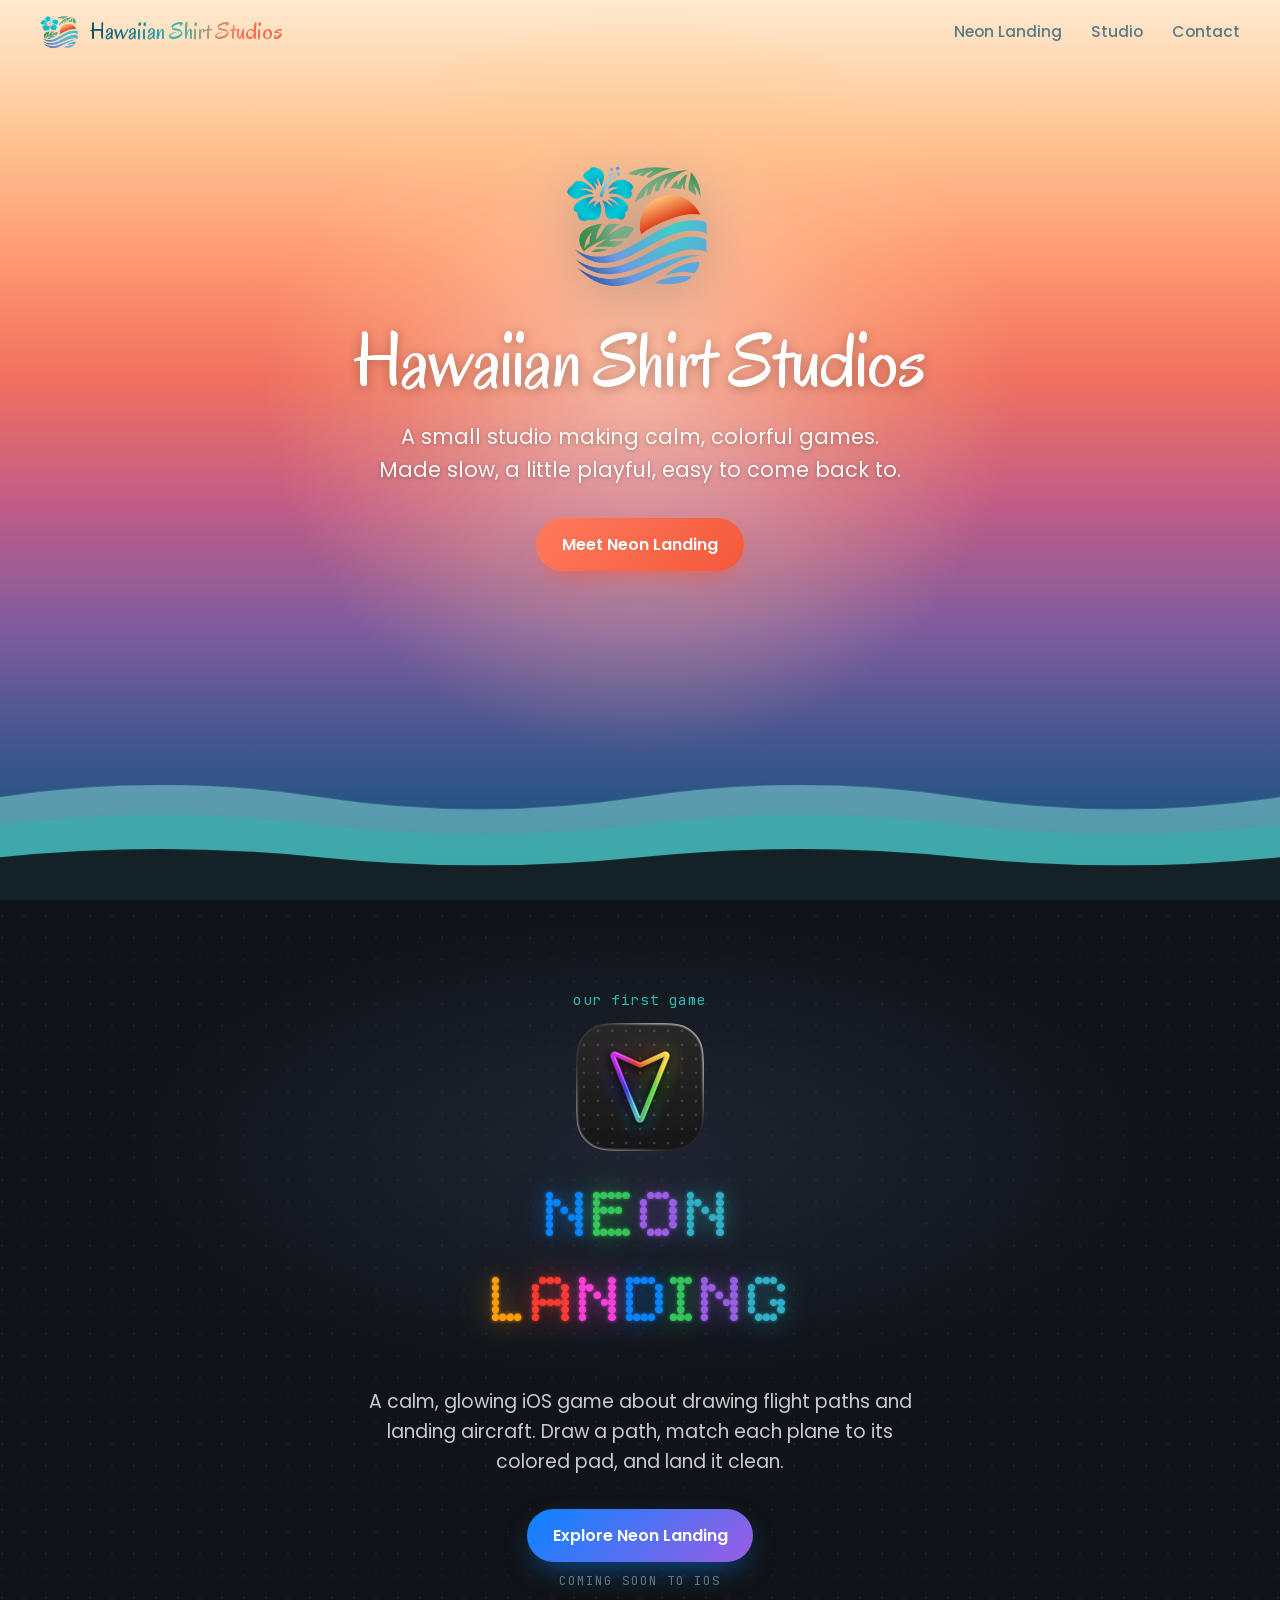
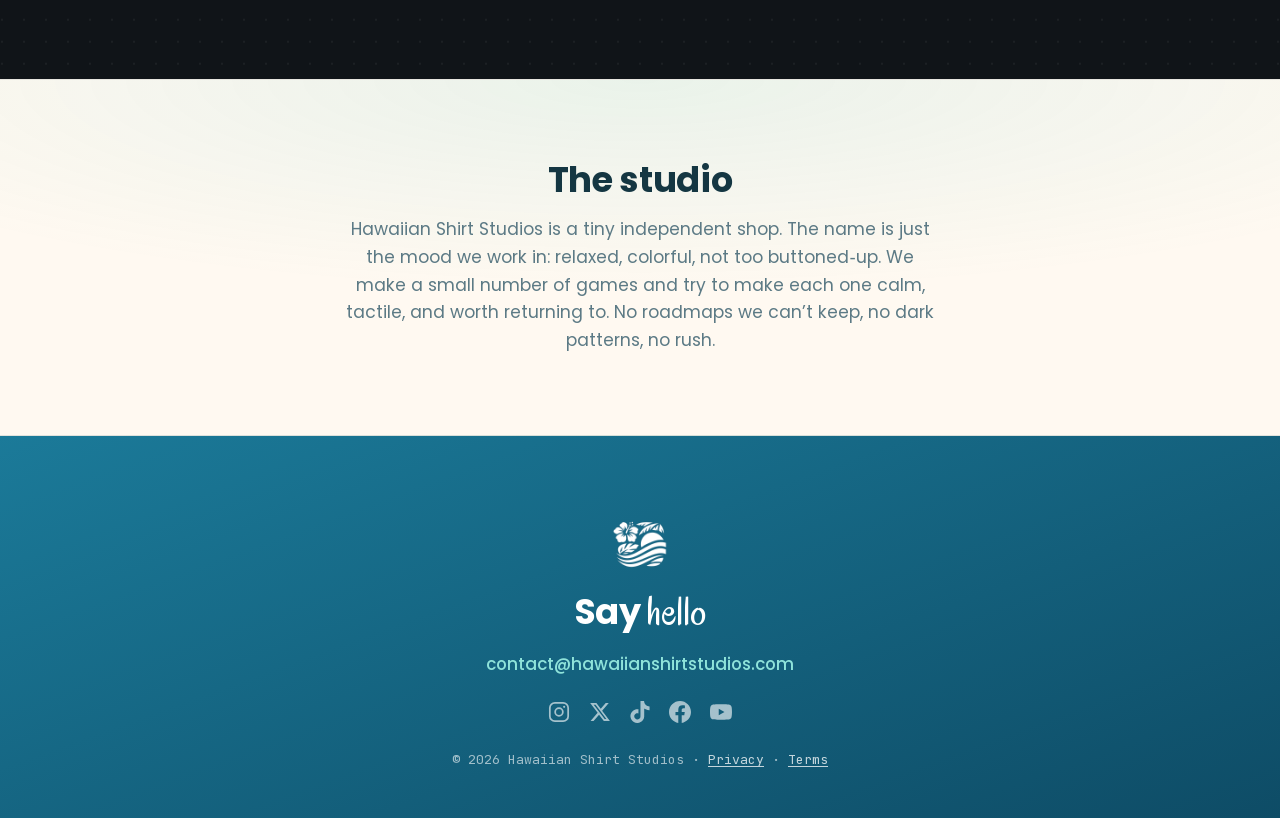
==== index.html @ df178c20 "Use clean Facebook vanity URL (/HawaiianShirtStudios) in footer Co-Authored-By: Claude Opus 4.8 <nor" ====
<!DOCTYPE html>
<html lang="en">
<head>
  <meta charset="UTF-8" />
  <meta name="viewport" content="width=device-width, initial-scale=1.0" />
  <link rel="canonical" href="https://hawaiianshirtstudios.com/" />
  <title>Hawaiian Shirt Studios</title>
  <meta name="description" content="Hawaiian Shirt Studios is a small independent studio making calm, colorful games. First up: Neon Landing, a game about drawing flight paths and landing planes." />

  <!-- Icons -->
  <link rel="icon" type="image/png" sizes="32x32" href="assets/favicon-32.png" />
  <link rel="icon" type="image/png" sizes="512x512" href="assets/logo.png" />
  <link rel="apple-touch-icon" href="assets/apple-touch-icon.png" />
  <meta name="theme-color" content="#F4593B" />

  <!-- Open Graph / social -->
  <meta property="og:type" content="website" />
  <meta property="og:site_name" content="Hawaiian Shirt Studios" />
  <meta property="og:title" content="Hawaiian Shirt Studios" />
  <meta property="og:description" content="A small independent studio making calm, colorful games. First up: Neon Landing." />
  <meta property="og:url" content="https://hawaiianshirtstudios.com/" />
  <meta property="og:image" content="https://hawaiianshirtstudios.com/assets/og-studio.png" />
  <meta property="og:image:width" content="1200" />
  <meta property="og:image:height" content="630" />
  <meta property="og:image:type" content="image/png" />
  <meta property="og:image:alt" content="Hawaiian Shirt Studios · calm, colorful games" />
  <meta name="twitter:card" content="summary_large_image" />
  <meta name="twitter:site" content="@HawaiianStudios" />
  <meta name="twitter:title" content="Hawaiian Shirt Studios" />
  <meta name="twitter:description" content="A small independent studio making calm, colorful games. First up: Neon Landing." />
  <meta name="twitter:image" content="https://hawaiianshirtstudios.com/assets/og-studio.png" />


  <link rel="stylesheet" href="styles.css" />
  <link rel="stylesheet" href="neon.css" />

  <!-- Anonymous, cookie-free web analytics (TelemetryDeck), self-hosted -->
  <script src="assets/telemetrydeck.min.js" data-app-id="4B5CF27B-6DF2-4A83-ACFD-2FA0EE6E2CDA"></script>
</head>
<body class="home">

  <!-- ============ HEADER ============ -->
  <header class="site-header">
    <a class="brand" href="#top" aria-label="Hawaiian Shirt Studios home">
      <img src="assets/logo.png" alt="" class="brand__mark" width="40" height="40" />
      <span class="brand__name">Hawaiian&nbsp;Shirt&nbsp;Studios</span>
    </a>
    <nav class="site-nav">
      <a href="#neon-landing">Neon Landing</a>
      <a href="#studio">Studio</a>
      <a href="#contact">Contact</a>
    </nav>
  </header>

  <!-- ============ HERO ============ -->
  <section class="hero" id="top">
    <div class="hero__sky">
      <div class="hero__sun" aria-hidden="true"></div>
    </div>

    <div class="hero__content">
      <img src="assets/logo.png" alt="Hawaiian Shirt Studios logo" class="hero__logo" width="150" height="150" />
      <h1 class="hero__title">Hawaiian Shirt Studios</h1>
      <p class="hero__tagline">A small studio making calm, colorful games.<br />Made slow, a little playful, easy to come back to.</p>
      <a href="#neon-landing" class="btn btn--primary">Meet Neon Landing</a>
    </div>

    <!-- layered waves transitioning into the page -->
    <svg class="hero__waves" viewBox="0 0 1440 220" preserveAspectRatio="none" aria-hidden="true">
      <path class="wave wave--1" d="M-1440,92 Q-1260,62 -1080,92 Q-900,122 -720,92 Q-540,62 -360,92 Q-180,122 0,92 Q180,62 360,92 Q540,122 720,92 Q900,62 1080,92 Q1260,122 1440,92 Q1620,62 1800,92 Q1980,122 2160,92 Q2340,62 2520,92 Q2700,122 2880,92 L2880,220 L-1440,220 Z"></path>
      <path class="wave wave--2" d="M-1440,126 Q-1260,102 -1080,126 Q-900,150 -720,126 Q-540,102 -360,126 Q-180,150 0,126 Q180,102 360,126 Q540,150 720,126 Q900,102 1080,126 Q1260,150 1440,126 Q1620,102 1800,126 Q1980,150 2160,126 Q2340,102 2520,126 Q2700,150 2880,126 L2880,220 L-1440,220 Z"></path>
      <path class="wave wave--3" d="M-1440,166 Q-1260,146 -1080,166 Q-900,186 -720,166 Q-540,146 -360,166 Q-180,186 0,166 Q180,146 360,166 Q540,186 720,166 Q900,146 1080,166 Q1260,186 1440,166 Q1620,146 1800,166 Q1980,186 2160,166 Q2340,146 2520,166 Q2700,186 2880,166 L2880,220 L-1440,220 Z"></path>
    </svg>
  </section>

  <main>
    <!-- ============ NEON LANDING (dark teaser -> dedicated page) ============ -->
    <section class="neon-section neon-teaser" id="neon-landing">
      <p class="eyebrow reveal">Our first game</p>

      <img src="assets/neon-landing-icon.webp" class="neon-appicon reveal" alt="Neon Landing app icon" width="128" height="128" />

      <h2 class="neon-title reveal" aria-label="Neon Landing">
        <span class="neon-row" aria-hidden="true">
          <span class="neon-letter" data-c="0" style="--i:0">N</span>
          <span class="neon-letter" data-c="1" style="--i:1">E</span>
          <span class="neon-letter" data-c="2" style="--i:2">O</span>
          <span class="neon-letter" data-c="3" style="--i:3">N</span>
        </span>
        <span class="neon-row" aria-hidden="true">
          <span class="neon-letter" data-c="4" style="--i:4">L</span>
          <span class="neon-letter" data-c="5" style="--i:5">A</span>
          <span class="neon-letter" data-c="6" style="--i:6">N</span>
          <span class="neon-letter" data-c="0" style="--i:7">D</span>
          <span class="neon-letter neon-letter--narrow" data-c="1" style="--i:8">I</span>
          <span class="neon-letter" data-c="2" style="--i:9">N</span>
          <span class="neon-letter" data-c="3" style="--i:10">G</span>
        </span>
      </h2>

      <p class="neon-teaser__lead reveal">
        A calm, glowing iOS game about drawing flight paths and landing aircraft. Draw a path,
        match each plane to its colored pad, and land it clean.
      </p>

      <div class="game__cta reveal" style="align-items: center;">
        <a href="/neon-landing" class="btn btn--primary">Explore Neon Landing</a>
        <p class="coming-soon">Coming soon to iOS</p>
      </div>
    </section>

    <!-- ============ STUDIO ============ -->
    <section class="studio" id="studio">
      <div class="studio__inner reveal">
        <h2>The studio</h2>
        <p>
          Hawaiian Shirt Studios is a tiny independent shop. The name is just the
          mood we work in: relaxed, colorful, not too buttoned&#8209;up. We make a small
          number of games and try to make each one calm, tactile, and worth returning
          to. No roadmaps we can&rsquo;t keep, no dark patterns, no rush.
        </p>
      </div>
    </section>
  </main>

  <!-- ============ CONTACT / FOOTER ============ -->
  <footer class="site-footer" id="contact">
    <div class="site-footer__inner reveal">
      <img src="assets/logo-white.png" alt="" class="site-footer__mark" width="56" height="56" />
      <h2 class="site-footer__title">Say <span class="hello">hello</span></h2>
      <p class="site-footer__links">
        <span class="js-email-slot" data-user="contact" data-domain="hawaiianshirtstudios.com"></span><noscript>contact&nbsp;(at)&nbsp;hawaiianshirtstudios.com</noscript>
      </p>
      <nav class="social" aria-label="Follow Hawaiian Shirt Studios">
        <a class="social__link" href="https://www.instagram.com/hawaiianshirtstudios" target="_blank" rel="noopener" aria-label="Instagram">
          <svg viewBox="0 0 24 24" fill="none" stroke="currentColor" stroke-width="1.9" stroke-linecap="round" stroke-linejoin="round" aria-hidden="true"><rect x="2" y="2" width="20" height="20" rx="5.5"/><circle cx="12" cy="12" r="4.2"/><circle cx="17.6" cy="6.4" r="1.15" fill="currentColor" stroke="none"/></svg>
        </a>
        <a class="social__link" href="https://x.com/HawaiianStudios" target="_blank" rel="noopener" aria-label="X">
          <svg viewBox="0 0 24 24" fill="currentColor" aria-hidden="true"><path d="M18.244 2.25h3.308l-7.227 8.26 8.502 11.24H16.17l-5.214-6.817L4.99 21.75H1.68l7.73-8.835L1.254 2.25H8.08l4.713 6.231 5.451-6.231Zm-1.161 17.52h1.833L7.084 4.126H5.117L17.083 19.77Z"/></svg>
        </a>
        <a class="social__link" href="https://www.tiktok.com/@hawaiian_shirt_studios" target="_blank" rel="noopener" aria-label="TikTok">
          <svg viewBox="0 0 24 24" fill="currentColor" aria-hidden="true"><path d="M12.525.02c1.31-.02 2.61-.01 3.91-.02.08 1.53.63 3.09 1.75 4.17 1.12 1.11 2.7 1.62 4.24 1.79v4.03c-1.44-.05-2.89-.35-4.2-.97-.57-.26-1.1-.59-1.62-.93-.01 2.92.01 5.84-.02 8.75-.08 1.4-.54 2.79-1.35 3.94-1.31 1.92-3.58 3.17-5.91 3.21-1.43.08-2.86-.31-4.08-1.03-2.02-1.19-3.44-3.37-3.65-5.71-.02-.5-.03-1-.01-1.49.18-1.9 1.12-3.72 2.58-4.96 1.66-1.44 3.98-2.13 6.15-1.72.02 1.48-.04 2.96-.04 4.44-.99-.32-2.15-.23-3.02.37-.63.41-1.11 1.04-1.36 1.75-.21.51-.15 1.07-.14 1.61.24 1.64 1.82 3.02 3.5 2.87 1.12-.01 2.19-.66 2.77-1.61.19-.33.4-.67.41-1.06.1-1.79.06-3.57.07-5.36.01-4.03-.01-8.05.02-12.07Z"/></svg>
        </a>
        <a class="social__link" href="https://www.facebook.com/HawaiianShirtStudios" target="_blank" rel="noopener" aria-label="Facebook">
          <svg viewBox="0 0 24 24" fill="currentColor" aria-hidden="true"><path d="M24 12.073c0-6.627-5.373-12-12-12S0 5.446 0 12.073c0 5.99 4.388 10.954 10.125 11.854v-8.385H7.078v-3.47h3.047V9.43c0-3.007 1.792-4.669 4.533-4.669 1.312 0 2.686.235 2.686.235v2.953H15.83c-1.491 0-1.956.925-1.956 1.874v2.25h3.328l-.532 3.47h-2.796v8.385C19.612 23.027 24 18.062 24 12.073Z"/></svg>
        </a>
        <a class="social__link" href="https://www.youtube.com/@HawaiianShirtStudios" target="_blank" rel="noopener" aria-label="YouTube">
          <svg viewBox="0 0 24 24" fill="currentColor" aria-hidden="true"><path d="M23.498 6.186a3.016 3.016 0 0 0-2.122-2.136C19.505 3.545 12 3.545 12 3.545s-7.505 0-9.377.505A3.017 3.017 0 0 0 .502 6.186C0 8.07 0 12 0 12s0 3.93.502 5.814a3.016 3.016 0 0 0 2.122 2.136c1.871.505 9.376.505 9.376.505s7.505 0 9.377-.505a3.015 3.015 0 0 0 2.122-2.136C24 15.93 24 12 24 12s0-3.93-.502-5.814ZM9.545 15.568V8.432L15.818 12l-6.273 3.568Z"/></svg>
        </a>
      </nav>
      <p class="site-footer__copy">&copy; <span id="year">2026</span> Hawaiian Shirt Studios &middot; <a href="/privacy">Privacy</a> &middot; <a href="/terms">Terms</a></p>
    </div>
  </footer>

  <script>
    // keep the copyright year current without a build step
    document.getElementById('year').textContent = new Date().getFullYear();

    // Header brand: hidden while the hero fills the screen, fades in once the
    // visitor scrolls past the hero (desktop + mobile).
    (function () {
      var header = document.querySelector('.site-header');
      var hero = document.querySelector('.hero');
      if (!header || !hero) return;
      if ('IntersectionObserver' in window) {
        var io = new IntersectionObserver(function (entries) {
          header.classList.toggle('scrolled', !entries[0].isIntersecting);
        }, { threshold: 0, rootMargin: '-72px 0px 0px 0px' });
        io.observe(hero);
      } else {
        window.addEventListener('scroll', function () {
          header.classList.toggle('scrolled', window.scrollY > window.innerHeight * 0.7);
        }, { passive: true });
      }
    })();

    // On load, the waves rush in fast, then ease down to their calm drift.
    (function () {
      if (window.matchMedia && window.matchMedia('(prefers-reduced-motion: reduce)').matches) return;
      var anims = [];
      document.querySelectorAll('.wave').forEach(function (w) {
        var a = w.getAnimations && w.getAnimations()[0];
        if (a) anims.push(a);
      });
      if (!anims.length) return;

      var START = 7;        // 7x speed at load
      var DURATION = 2800;  // ms to ease back to normal (1x)
      var t0 = null;
      function easeOutCubic(x) { return 1 - Math.pow(1 - x, 3); }

      anims.forEach(function (a) { a.playbackRate = START; });
      function tick(now) {
        if (t0 === null) t0 = now;
        var p = Math.min((now - t0) / DURATION, 1);
        var rate = START + (1 - START) * easeOutCubic(p);
        anims.forEach(function (a) { a.playbackRate = rate; });
        if (p < 1) requestAnimationFrame(tick);
        else anims.forEach(function (a) { a.playbackRate = 1; });
      }
      requestAnimationFrame(tick);
    })();

    // Reveal-on-scroll: elements rise, fade, and un-blur as they enter view.
    (function () {
      var els = document.querySelectorAll('.reveal, .stagger');
      if (!els.length) return;
      var reduce = window.matchMedia && window.matchMedia('(prefers-reduced-motion: reduce)').matches;
      if (reduce || !('IntersectionObserver' in window)) {
        els.forEach(function (el) { el.classList.add('is-visible'); });
        return;
      }
      var io = new IntersectionObserver(function (entries) {
        entries.forEach(function (entry) {
          if (entry.isIntersecting) {
            entry.target.classList.add('is-visible');
            io.unobserve(entry.target);
          }
        });
      }, { threshold: 0.15, rootMargin: '0px 0px -8% 0px' });
      els.forEach(function (el) { io.observe(el); });
    })();

    // Contact email: absent from the DOM at load. Injected into the footer only
    // after the visitor scrolls a bit, and the mailto: is attached only on
    // interaction (tap/hover/focus). Passive harvesters that just fetch the page
    // never see an address or a mailto link.
    (function () {
      var slots = document.querySelectorAll('.js-email-slot');
      if (!slots.length) return;
      var done = false;

      function revealAll() {
        if (done) return;
        done = true;
        window.removeEventListener('scroll', onScroll);
        slots.forEach(function (slot) {
          var addr = slot.dataset.user + '@' + slot.dataset.domain;
          var a = document.createElement('a');
          a.textContent = addr;
          a.className = 'js-email';
          a.rel = 'nofollow';
          a.tabIndex = 0;
          var armed = false;
          function arm() { if (armed) return; armed = true; a.href = 'mailto:' + addr; }
          ['pointerenter', 'pointerdown', 'touchstart', 'focus'].forEach(function (evt) {
            a.addEventListener(evt, arm);
          });
          a.addEventListener('click', arm);
          slot.appendChild(a);
          if (slot.parentNode) slot.parentNode.classList.add('has-email');
        });
      }

      function onScroll() { if (window.scrollY > 300) revealAll(); }
      window.addEventListener('scroll', onScroll, { passive: true });

      // Fallback: also reveal as the slot approaches the viewport, so it appears
      // for short pages or a jump-to-bottom where the scroll threshold isn't hit.
      if ('IntersectionObserver' in window) {
        var io2 = new IntersectionObserver(function (entries) {
          entries.forEach(function (en) { if (en.isIntersecting) { revealAll(); io2.disconnect(); } });
        }, { rootMargin: '0px 0px 300px 0px' });
        slots.forEach(function (s) { io2.observe(s); });
      }
      onScroll(); // in case the page is already scrolled on load
    })();
  </script>
</body>
</html>
---- styles.css ----
/* =====================================================================
   Hawaiian Shirt Studios: ocean / sunset theme
   Palette pulled from the studio logo: teal hibiscus, coral sun,
   ocean blues, warm cream paper.
   ===================================================================== */

:root {
  /* sky + sunset */
  --sky-top:   #FFEFD6;
  --sky-peach: #FFC79B;
  --coral:     #FF7A5C;
  --sun:       #F4593B;

  /* ocean */
  --ocean-deep: #0E4C66;
  --ocean:      #1B7A99;
  --teal:       #2FB8B0;
  --aqua:       #8FE3DA;

  /* paper + ink */
  --cream:  #FFF9F1;
  --cream-2:#FDF0E2;
  --ink:    #143642;
  --muted:  #5C7A85;
  --line:   rgba(20, 54, 66, 0.10);

  --maxw: 1080px;
  --radius: 20px;
  --shadow: 0 18px 40px -20px rgba(14, 76, 102, 0.45);

  --font: "Poppins", ui-sans-serif, system-ui, -apple-system, "Segoe UI", Roboto, sans-serif;
  --font-display: "Oregano", "Poppins", cursive;
  --mono: "JetBrains Mono", ui-monospace, SFMono-Regular, Menlo, monospace;
}

/* Self-hosted brand display font (Oregano, latin subset ~29KB) */
@font-face {
  font-family: "Oregano";
  font-style: normal;
  font-weight: 400;
  font-display: swap;
  src: url("assets/fonts/oregano-latin.woff2") format("woff2");
}

/* Self-hosted body + mono (latin subset). No third-party font requests. */
@font-face { font-family: "Poppins"; font-style: normal; font-weight: 400; font-display: swap; src: url("assets/fonts/poppins-400.woff2") format("woff2"); }
@font-face { font-family: "Poppins"; font-style: normal; font-weight: 500; font-display: swap; src: url("assets/fonts/poppins-500.woff2") format("woff2"); }
@font-face { font-family: "Poppins"; font-style: normal; font-weight: 600; font-display: swap; src: url("assets/fonts/poppins-600.woff2") format("woff2"); }
@font-face { font-family: "Poppins"; font-style: normal; font-weight: 700; font-display: swap; src: url("assets/fonts/poppins-700.woff2") format("woff2"); }
@font-face { font-family: "Poppins"; font-style: normal; font-weight: 800; font-display: swap; src: url("assets/fonts/poppins-800.woff2") format("woff2"); }
@font-face { font-family: "JetBrains Mono"; font-style: normal; font-weight: 400; font-display: swap; src: url("assets/fonts/jetbrains-mono-400.woff2") format("woff2"); }
@font-face { font-family: "JetBrains Mono"; font-style: normal; font-weight: 500; font-display: swap; src: url("assets/fonts/jetbrains-mono-500.woff2") format("woff2"); }

* { box-sizing: border-box; }

html { scroll-behavior: smooth; }

body {
  margin: 0;
  font-family: var(--font);
  color: var(--ink);
  background: var(--cream);
  line-height: 1.6;
  -webkit-font-smoothing: antialiased;
  text-rendering: optimizeLegibility;
}

img { display: block; max-width: 100%; }

a { color: var(--ocean); text-decoration: none; }
a:hover { color: var(--sun); }

h1, h2, h3 { line-height: 1.15; letter-spacing: -0.01em; margin: 0; }

/* ---------- buttons ---------- */
.btn {
  display: inline-flex;
  align-items: center;
  gap: 0.5rem;
  font-weight: 600;
  font-size: 1rem;
  padding: 0.85rem 1.6rem;
  border-radius: 999px;
  transition: transform 0.15s ease, box-shadow 0.2s ease, background 0.2s ease;
  cursor: pointer;
  white-space: nowrap;
}
.btn--primary {
  color: #fff;
  background: linear-gradient(135deg, var(--coral), var(--sun));
  box-shadow: 0 12px 24px -10px rgba(244, 89, 59, 0.7);
}
.btn--primary:hover { color: #fff; transform: translateY(-2px); box-shadow: 0 16px 30px -10px rgba(244, 89, 59, 0.8); }
.btn--ghost {
  color: var(--ocean-deep);
  background: rgba(255, 255, 255, 0.6);
  border: 1.5px solid var(--line);
}
.btn--ghost:hover { color: var(--ocean-deep); transform: translateY(-2px); background: #fff; }

/* ---------- header ---------- */
.site-header {
  position: absolute;
  top: 0;
  left: 0;
  right: 0;
  z-index: 20;
  display: flex;
  align-items: center;
  justify-content: space-between;
  padding: 0.75rem clamp(1rem, 4vw, 2.5rem);
  background: transparent;
}
.brand { display: flex; align-items: center; gap: 0.6rem; color: var(--ink); }
.brand__mark { width: 40px; height: 40px; border-radius: 10px; }
.brand__name {
  font-family: var(--font-display);
  font-weight: 400;
  font-size: 1.5rem;
  letter-spacing: 0;
  background: linear-gradient(95deg, var(--ocean-deep) 0%, var(--ocean) 24%, var(--teal) 44%, var(--coral) 74%, var(--sun) 100%);
  -webkit-background-clip: text;
  background-clip: text;
  color: transparent;
  -webkit-text-fill-color: transparent;
}
.site-nav { display: flex; gap: clamp(0.8rem, 2.5vw, 1.8rem); }
.site-nav a { color: var(--muted); font-weight: 500; font-size: 0.98rem; }
.site-nav a:hover { color: var(--sun); }

/* homepage: fixed header; brand hidden over the hero, fades in once scrolled past it */
body.home .site-header {
  position: fixed;
  border-bottom: 1px solid transparent;
  transition: background 0.35s ease, backdrop-filter 0.35s ease, border-color 0.35s ease;
}
body.home .site-header .brand {
  opacity: 0;
  transform: translateY(-4px);
  pointer-events: none;
  transition: opacity 0.4s ease, transform 0.4s ease;
}
body.home .site-header.scrolled {
  background: rgba(16, 20, 24, 0.72);
  backdrop-filter: saturate(140%) blur(12px);
  -webkit-backdrop-filter: saturate(140%) blur(12px);
  border-bottom-color: rgba(255, 255, 255, 0.08);
}
body.home .site-header.scrolled .brand {
  opacity: 1;
  transform: none;
  pointer-events: auto;
}
body.home .site-header.scrolled .site-nav a { color: rgba(255, 255, 255, 0.82); }
body.home .site-header.scrolled .site-nav a:hover { color: #fff; }

/* ---------- hero ---------- */
.hero {
  position: relative;
  overflow: hidden;
  text-align: center;
  min-height: 100svh;
  display: flex;
  flex-direction: column;
  justify-content: center;
  padding: clamp(6rem, 12vh, 9rem) 1.25rem clamp(6rem, 14vh, 9rem);
  isolation: isolate;
}
.hero__sky {
  position: absolute;
  inset: 0;
  z-index: -2;
  /* hand-tuned sunset dusk: warm -> coral -> dusty rose -> violet -> deep blue,
     so the orange-to-blue handoff passes through real sunset colours instead of
     a muddy grey midpoint */
  background: linear-gradient(
    180deg,
    #FFEAD0 0%,
    #FFC896 14%,
    #FF9A73 28%,
    #F0705F 42%,
    #C25C86 56%,
    #7E5C9E 70%,
    #46568F 82%,
    #1E5480 92%,
    var(--ocean-deep) 100%
  );
}
.hero__sun {
  position: absolute;
  left: 50%;
  top: 42%;
  width: min(95vw, 760px);
  aspect-ratio: 1;
  transform: translate(-50%, -50%);
  border-radius: 50%;
  background: radial-gradient(circle, rgba(255,240,210,0.55) 0%, rgba(255,200,150,0.25) 45%, transparent 70%);
  z-index: -1;
  pointer-events: none;
}
.hero__content { position: relative; max-width: min(94vw, 1040px); margin: 0 auto; transform: translateY(-80px); }
.hero__logo {
  width: clamp(96px, 20vw, 150px);
  height: auto;
  margin: 0 auto 1.25rem;
  filter: drop-shadow(0 12px 28px rgba(14, 76, 102, 0.35));
}
.hero__title {
  font-family: var(--font-display);
  font-size: clamp(2.3rem, 8.5vw, 4.8rem);
  font-weight: 400;
  line-height: 1.08;
  color: #fff;
  text-shadow: 0 2px 12px rgba(0, 0, 0, 0.28);
  text-wrap: balance;
  overflow-wrap: break-word;
}
.hero__tagline {
  margin: 1rem auto 2rem;
  max-width: 640px;
  font-size: clamp(1.05rem, 2.4vw, 1.3rem);
  font-weight: 400;
  color: rgba(255, 255, 255, 0.95);
  text-shadow: 0 1px 4px rgba(0, 0, 0, 0.28);
  text-wrap: balance;
}
.hero__waves {
  position: absolute;
  left: 0;
  right: 0;
  bottom: -1px;
  width: 100%;
  height: clamp(90px, 14vw, 200px);
  z-index: -1;
}
.wave { opacity: 0.9; will-change: transform; }
.wave--1 { fill: rgba(143, 227, 218, 0.55); animation: wave-left 20s linear infinite; }
.wave--2 { fill: rgba(47, 184, 176, 0.55); animation: wave-right 15s linear infinite; }
.wave--3 { fill: var(--neon-bg, #101418); animation: wave-left 11s linear infinite; }

/* one wavelength = 720 user units, so shifting by 720 loops seamlessly */
@keyframes wave-left  { from { transform: translateX(0); } to { transform: translateX(-720px); } }
@keyframes wave-right { from { transform: translateX(0); } to { transform: translateX(720px); } }

/* ---------- section shell ---------- */
.eyebrow {
  font-family: var(--mono);
  text-transform: lowercase;
  letter-spacing: 0.04em;
  color: var(--teal);
  font-size: 0.9rem;
  margin: 0 0 0.75rem;
}

.approach {
  max-width: var(--maxw);
  margin: 0 auto;
  padding: clamp(2.5rem, 6vw, 4.5rem) clamp(1.25rem, 5vw, 2.5rem);
}

/* ---------- game card ---------- */
.game {
  background: linear-gradient(180deg, #ffffff, var(--cream-2));
  border: 1px solid var(--line);
  border-radius: var(--radius);
  padding: clamp(1.5rem, 4vw, 3rem);
  box-shadow: var(--shadow);
}
.game__intro { display: flex; align-items: center; gap: 1.25rem; margin-bottom: 1.5rem; }
.game__icon {
  width: clamp(84px, 16vw, 120px);
  height: auto;
  border-radius: 24px;
  box-shadow: 0 12px 26px -12px rgba(14, 76, 102, 0.5);
}
.game__title { font-size: clamp(2rem, 5vw, 2.8rem); font-weight: 700; }
.badge {
  display: inline-block;
  margin-top: 0.5rem;
  font-family: var(--mono);
  font-size: 0.8rem;
  color: var(--sun);
  background: rgba(244, 89, 59, 0.1);
  border: 1px solid rgba(244, 89, 59, 0.25);
  padding: 0.25rem 0.7rem;
  border-radius: 999px;
}
.game__lead { font-size: clamp(1.1rem, 2.4vw, 1.35rem); font-weight: 500; margin: 0 0 1rem; }
.game__body { color: var(--muted); max-width: 62ch; margin: 0 0 1.75rem; }

.features {
  list-style: none;
  margin: 0 0 2rem;
  padding: 0;
  display: grid;
  grid-template-columns: repeat(2, minmax(0, 1fr));
  gap: 0.75rem 1.5rem;
}
.features li { display: flex; align-items: center; gap: 0.6rem; font-weight: 500; }
.features__dot { width: 10px; height: 10px; border-radius: 50%; background: var(--dot, var(--teal)); flex: none; }

/* ---------- screenshots ---------- */
.shots {
  display: grid;
  grid-template-columns: repeat(3, minmax(0, 1fr));
  gap: clamp(0.75rem, 2.5vw, 1.5rem);
  margin-top: 1rem;
}
.phone {
  margin: 0;
  border-radius: 26px;
  overflow: hidden;
  border: 1px solid var(--line);
  box-shadow: var(--shadow);
  background: #eceff1;
}
.phone img { width: 100%; height: auto; }
.shots__note {
  font-family: var(--mono);
  font-size: 0.8rem;
  color: var(--muted);
  text-align: center;
  margin: 1rem 0 0;
}
.game__cta { display: flex; flex-direction: column; align-items: flex-start; gap: 0.6rem; margin-top: 2rem; }
.appstore-badge {
  display: inline-block;
  filter: grayscale(1);
  opacity: 0.5;
  cursor: not-allowed;
}
.appstore-badge img { display: block; height: 52px; width: auto; }
.coming-soon {
  margin: 0;
  font-family: var(--mono);
  font-size: 0.78rem;
  letter-spacing: 0.16em;
  text-transform: uppercase;
  color: var(--muted);
}

/* ---------- studio ---------- */
.studio {
  background:
    radial-gradient(120% 100% at 50% 0%, rgba(47,184,176,0.10), transparent 60%),
    var(--cream);
  border-top: 1px solid var(--line);
  border-bottom: 1px solid var(--line);
}
.studio__inner {
  max-width: 640px;
  margin: 0 auto;
  padding: clamp(3rem, 7vw, 5rem) 1.5rem;
  text-align: center;
}
.studio h2 { font-size: clamp(1.6rem, 4vw, 2.2rem); font-weight: 700; margin-bottom: 1rem; }
.studio p { color: var(--muted); font-size: 1.08rem; margin: 0; }

/* ---------- footer ---------- */
.site-footer {
  position: relative;
  overflow: hidden;
  color: #fff;
  text-align: center;
  background: linear-gradient(160deg, var(--ocean) 0%, var(--ocean-deep) 100%);
}
.site-footer__inner {
  position: relative;
  z-index: 1;
  padding: clamp(3rem, 7vw, 5rem) 1.5rem clamp(2rem, 4vw, 3rem);
}
.site-footer__mark { width: 56px; height: 56px; margin: 0 auto 1rem; border-radius: 14px; }
.site-footer__title { font-size: clamp(1.6rem, 4vw, 2.2rem); font-weight: 700; margin-bottom: 1rem; }
.site-footer__title .hello { font-family: var(--font-display); font-weight: 400; font-size: 1.15em; }
.site-footer__links { font-size: 1.05rem; margin: 0 0 1.5rem; }
.site-footer__links a { color: var(--aqua); font-weight: 500; }
.site-footer__links a:hover { color: #fff; }
.site-footer__links .dot { margin: 0 0.6rem; color: rgba(255,255,255,0.4); display: none; }
.site-footer__links.has-email .dot { display: inline; }
.js-email { cursor: pointer; }
.site-footer__copy { font-family: var(--mono); font-size: 0.82rem; color: rgba(255,255,255,0.6); margin: 0; }

/* ---------- responsive ---------- */
@media (max-width: 620px) {
  /* keep the menu for navigation, but drop the wide wordmark so the nav fits;
     the logo mark stays as a tappable home button */
  .brand__name { display: none; }
  .site-nav { gap: clamp(0.9rem, 4vw, 1.4rem); }
  .features { grid-template-columns: 1fr; }
  .shots { grid-template-columns: 1fr; max-width: 320px; margin-inline: auto; }
  .game__intro { flex-direction: column; text-align: center; gap: 0.9rem; }
}

/* ---------- scroll reveal ---------- */
.reveal,
.stagger > * {
  opacity: 0;
  transform: translateY(26px);
  filter: blur(8px);
  transition:
    opacity 0.7s cubic-bezier(0.22, 0.61, 0.36, 1),
    transform 0.7s cubic-bezier(0.22, 0.61, 0.36, 1),
    filter 0.7s ease;
  will-change: opacity, transform, filter;
}
.reveal.is-visible,
.stagger.is-visible > * {
  opacity: 1;
  transform: none;
  filter: blur(0);
}
.stagger.is-visible > *:nth-child(2) { transition-delay: 0.09s; }
.stagger.is-visible > *:nth-child(3) { transition-delay: 0.18s; }
.stagger.is-visible > *:nth-child(4) { transition-delay: 0.27s; }

@media (prefers-reduced-motion: reduce) {
  html { scroll-behavior: auto; }
  .wave { animation: none !important; }
  .reveal,
  .stagger > * {
    opacity: 1 !important;
    transform: none !important;
    filter: none !important;
    transition: none !important;
  }
}

/* ---------- legal / long-form pages ---------- */
.legal-hero {
  text-align: center;
  color: #fff;
  padding: clamp(5rem, 9vw, 6.5rem) 1.25rem clamp(2.5rem, 6vw, 4rem);
  background: linear-gradient(160deg, var(--sky-peach) 0%, var(--coral) 55%, var(--sun) 100%);
}
.legal-hero h1 { font-size: clamp(2rem, 5vw, 2.8rem); font-weight: 800; text-shadow: 0 2px 16px rgba(14,76,102,0.25); }
.legal-hero p { margin: 0.6rem 0 0; font-family: var(--mono); font-size: 0.82rem; opacity: 0.92; }

.legal {
  max-width: 760px;
  margin: 0 auto;
  padding: clamp(2rem, 5vw, 3.5rem) clamp(1.25rem, 5vw, 2rem) clamp(3rem, 6vw, 4.5rem);
  color: #2f4d57;
}
.legal .lead { font-size: 1.12rem; color: var(--ink); }
.legal h2 {
  font-size: 1.2rem;
  font-weight: 700;
  color: var(--ocean-deep);
  margin: 2.25rem 0 0.5rem;
}
.legal h2:first-of-type { margin-top: 0; }
.legal p { margin: 0.6rem 0; }
.legal ul { padding-left: 1.15rem; margin: 0.6rem 0; }
.legal li { margin: 0.4rem 0; }
.legal a { color: var(--ocean); text-decoration: underline; text-underline-offset: 2px; }
.legal a:hover { color: var(--sun); }

.site-footer__copy a { color: rgba(255,255,255,0.75); text-decoration: underline; text-underline-offset: 2px; }
.site-footer__copy a:hover { color: #fff; }

/* social icon row */
.social {
  display: flex;
  justify-content: center;
  align-items: center;
  gap: 1.15rem;
  margin: 0 0 1.6rem;
}
.social__link {
  display: inline-flex;
  color: rgba(255, 255, 255, 0.62);
  transition: color 0.2s ease, transform 0.2s ease;
}
.social__link:hover { color: #fff; transform: translateY(-2px); }
.social__link svg { width: 22px; height: 22px; display: block; }
---- neon.css ----
/* =====================================================================
   Neon Landing - the game's dark/neon identity, ported from the app.
   Title font: Bitcount Grid Single. Per-letter colours are the game's 7
   routing "pad" colours (App/PadColors.swift) cycled by letter index.
   Each letter drifts on a slow sine wave (BeatTitle.swift:
   offsetY = sin(t*1.8 + i*0.5) * amp) and carries a glow in its own colour.
   ===================================================================== */

@font-face {
  font-family: "Bitcount Grid Single";
  font-style: normal;
  font-weight: 400;
  font-display: swap;
  src: url("assets/fonts/bitcount-grid-single-latin.woff2") format("woff2");
}

:root {
  /* the game's 7 pad colours (App/PadColors.swift) */
  --pad-0: #0A84FF; /* blue   */
  --pad-1: #34C759; /* green  */
  --pad-2: #9B5DE5; /* violet */
  --pad-3: #30B0C7; /* teal   */
  --pad-4: #FF9F0A; /* amber  */
  --pad-5: #FF3B30; /* red    */
  --pad-6: #FF40D9; /* pink   */

  /* the game's dark field + ink (UI/Theme.swift, dark appearance) */
  --neon-bg:   #101418;
  --neon-bg-2: #0B0E12;
  --neon-ink:  #E8EDEF;
  --neon-muted:#8B97A1;
}

/* ---------- the animated neon title ---------- */
.neon-title {
  font-family: "Bitcount Grid Single", "Courier New", monospace;
  font-weight: 400;
  line-height: 1.05;
  margin: 0;
  display: flex;
  flex-direction: column;
  align-items: center;
  gap: 0.1em;
  /* wave amplitude, expressed relative to the type size */
  --amp: 0.13em;
}
.neon-row {
  display: flex;
  justify-content: center;
  letter-spacing: 0.04em;
}
.neon-letter {
  display: inline-block;
  color: var(--nc);
  /* per-letter glow in the letter's own colour - tight + dim so the dot-grid
     glyphs stay crisp against the dark field (a big bloom washes them out) */
  text-shadow:
    0 0 0.05em color-mix(in oklab, var(--nc) 78%, transparent),
    0 0 0.30em color-mix(in oklab, var(--nc) 46%, transparent),
    0 0 0.55em color-mix(in oklab, var(--nc) 30%, transparent);
  /* slow sine wave, phase-shifted per letter (i * 0.5 rad at 1.8 rad/s) */
  animation: neon-wave 3.49s linear infinite;
  animation-delay: calc(var(--i) * -0.278s);
  will-change: transform;
}
/* pad-colour map, cycled by letter index mod 7 */
.neon-letter[data-c="0"] { --nc: var(--pad-0); }
.neon-letter[data-c="1"] { --nc: var(--pad-1); }
.neon-letter[data-c="2"] { --nc: var(--pad-2); }
.neon-letter[data-c="3"] { --nc: var(--pad-3); }
.neon-letter[data-c="4"] { --nc: var(--pad-4); }
.neon-letter[data-c="5"] { --nc: var(--pad-5); }
.neon-letter[data-c="6"] { --nc: var(--pad-6); }
/* the monospace "I" sits in a full-width cell with big side gaps - pull its
   neighbours in so LANDING reads DIN, not D I N */
.neon-letter--narrow { margin-inline: -0.13em; }

/* true-ish sine sampled at eighths so the drift matches the game's sin() */
@keyframes neon-wave {
  0%    { transform: translateY(calc(var(--amp) *  0)); }
  12.5% { transform: translateY(calc(var(--amp) *  0.707)); }
  25%   { transform: translateY(calc(var(--amp) *  1)); }
  37.5% { transform: translateY(calc(var(--amp) *  0.707)); }
  50%   { transform: translateY(calc(var(--amp) *  0)); }
  62.5% { transform: translateY(calc(var(--amp) * -0.707)); }
  75%   { transform: translateY(calc(var(--amp) * -1)); }
  87.5% { transform: translateY(calc(var(--amp) * -0.707)); }
  100%  { transform: translateY(calc(var(--amp) *  0)); }
}

@media (prefers-reduced-motion: reduce) {
  .neon-letter,
  .neon-hero .neon-eyebrow,
  .neon-hero .neon-appicon,
  .neon-hero .neon-tagline,
  .neon-hero .neon-cta { animation: none; }
}

/* ---------- dark sections (so the neon pops) ---------- */
.neon-section {
  position: relative;
  color: var(--neon-ink);
  background-color: var(--neon-bg);
  /* the game's faint dot-grid playfield */
  background-image: radial-gradient(circle, rgba(255, 255, 255, 0.05) 1.1px, transparent 1.2px);
  background-size: 22px 22px;
  background-position: center;
  overflow: hidden;
}
.neon-section::before {
  /* soft centre glow to lift the title off the field */
  content: "";
  position: absolute;
  inset: 0;
  background: radial-gradient(60% 45% at 50% 32%, rgba(120, 140, 200, 0.14), transparent 70%);
  pointer-events: none;
}
.neon-section > * { position: relative; z-index: 1; }

/* =====================================================================
   Neon Landing - dedicated page layout (dark throughout)
   ===================================================================== */
body.neon-page {
  background: var(--neon-bg-2);
  color: var(--neon-ink);
}
/* header sits transparent over the dark hero; lighten the nav for contrast */
.neon-page .site-nav a { color: #AEB8C0; }
.neon-page .site-nav a:hover { color: #fff; }

/* hero */
.neon-hero {
  min-height: 100svh;
  display: grid;
  place-items: center;
  text-align: center;
  padding: clamp(6rem, 14vh, 9rem) 1.25rem clamp(3rem, 8vh, 5rem);
}
.neon-hero__inner { max-width: 940px; }
.neon-appicon {
  display: block;
  width: clamp(104px, 22vw, 125px);
  height: auto;
  margin: 2rem auto 0.4rem;
  filter: drop-shadow(0 22px 46px rgba(0, 0, 0, 0.55));
}
.neon-teaser .neon-appicon { width: clamp(88px, 18vw, 128px); margin: 0 auto; }
.neon-hero .neon-title {
  font-size: clamp(3rem, 15vw, 8rem);
  margin: 0.35em 0 0.55em;
}
.neon-eyebrow {
  font-family: var(--mono);
  text-transform: uppercase;
  letter-spacing: 0.22em;
  font-size: 0.78rem;
  color: var(--neon-muted);
  margin: 0;
}
.neon-tagline {
  max-width: 640px;
  margin: 0 auto 1.8rem;
  color: #C4CCD2;
  font-size: clamp(1.05rem, 2.4vw, 1.28rem);
  line-height: 1.6;
}
.neon-badge {
  display: inline-block;
  font-family: var(--mono);
  font-size: 0.82rem;
  letter-spacing: 0.04em;
  color: #cdd4da;
  border: 1px solid rgba(255, 255, 255, 0.18);
  border-radius: 999px;
  padding: 0.4rem 1rem;
  margin-bottom: 1.8rem;
}
.neon-cta { display: flex; flex-direction: column; align-items: center; gap: 0.6rem; }

/* ---------- hero entrance (on load, neon-landing page only) ---------- */
@keyframes hero-rise {
  from { opacity: 0; transform: translateY(20px); }
  to   { opacity: 1; transform: translateY(0); }
}
@keyframes hero-pop {
  from { opacity: 0; transform: translateY(12px) scale(0.82); }
  to   { opacity: 1; transform: translateY(0) scale(1); }
}
@keyframes neon-letter-in {
  from { opacity: 0; filter: blur(12px); }
  to   { opacity: 1; filter: blur(0); }
}
.neon-hero .neon-eyebrow { animation: hero-rise 0.65s cubic-bezier(0.22, 0.61, 0.36, 1) 0.1s both; }
.neon-hero .neon-appicon { animation: hero-pop 0.75s cubic-bezier(0.34, 1.56, 0.64, 1) 0.3s both; }
.neon-hero .neon-tagline { animation: hero-rise 0.7s cubic-bezier(0.22, 0.61, 0.36, 1) 1.15s both; }
.neon-hero .neon-cta     { animation: hero-rise 0.7s cubic-bezier(0.22, 0.61, 0.36, 1) 1.35s both; }
/* letters keep waving (transform) while they fade + un-blur in, staggered left-to-right */
.neon-hero .neon-letter {
  animation:
    neon-wave 3.49s linear infinite,
    neon-letter-in 0.5s ease-out both;
  animation-delay: calc(var(--i) * -0.278s), calc(0.55s + var(--i) * 0.045s);
}

/* screenshots */
.neon-shots { padding: clamp(2.5rem, 7vw, 5rem) 1.25rem; }
.neon-shots__grid {
  display: grid;
  grid-template-columns: repeat(3, minmax(0, 1fr));
  gap: clamp(1rem, 3vw, 2rem);
  max-width: 1040px;
  margin: 0 auto;
  align-items: start;
}
.neon-phone {
  margin: 0;
  border-radius: 30px;
  overflow: hidden;
  border: 1px solid rgba(255, 255, 255, 0.08);
  box-shadow: 0 34px 70px -34px rgba(0, 0, 0, 0.85);
}
.neon-phone img { display: block; width: 100%; height: auto; }
.neon-shots__note {
  text-align: center;
  font-family: var(--mono);
  font-size: 0.82rem;
  color: var(--neon-muted);
  margin: 1.6rem 0 0;
}

/* about + features */
.neon-about {
  padding: clamp(2rem, 6vw, 3.5rem) 1.5rem clamp(4rem, 10vw, 6rem);
}
.neon-about__inner { max-width: 760px; margin: 0 auto; }
.neon-about h2 {
  font-size: clamp(1.7rem, 4.5vw, 2.4rem);
  font-weight: 700;
  margin: 0 0 1rem;
}
.neon-about p { color: #C4CCD2; font-size: 1.08rem; line-height: 1.7; margin: 0 0 1rem; }
.neon-features {
  list-style: none;
  padding: 0;
  margin: 1.8rem 0 0;
  display: grid;
  gap: 0.85rem;
}
.neon-features li { display: flex; align-items: center; gap: 0.85rem; color: #D2D9DE; font-size: 1.05rem; }
.neon-features .ndot {
  flex: 0 0 auto;
  width: 13px;
  height: 13px;
  border-radius: 50%;
  background: var(--nc);
  box-shadow: 0 0 10px var(--nc), 0 0 20px color-mix(in oklab, var(--nc) 60%, transparent);
}
.neon-features li[data-c="0"] { --nc: var(--pad-0); }
.neon-features li[data-c="1"] { --nc: var(--pad-1); }
.neon-features li[data-c="2"] { --nc: var(--pad-2); }
.neon-features li[data-c="3"] { --nc: var(--pad-3); }
.neon-features li[data-c="4"] { --nc: var(--pad-4); }
.neon-features li[data-c="5"] { --nc: var(--pad-5); }

/* homepage teaser block (dark neon section dropped into the light page) */
.neon-teaser { text-align: center; padding: clamp(3rem, 8vw, 5.5rem) 1.25rem; }
.neon-teaser .neon-title { font-size: clamp(2.4rem, 10vw, 4.6rem); margin: 0.4em auto 0.6em; }
.neon-teaser__lead {
  max-width: 560px;
  margin: 0 auto 1.8rem;
  color: #C4CCD2;
  font-size: clamp(1.02rem, 2.2vw, 1.18rem);
  line-height: 1.6;
}
.neon-teaser .btn--primary { background: linear-gradient(135deg, var(--pad-0), var(--pad-2)); box-shadow: 0 12px 30px -10px rgba(10, 132, 255, 0.6); }

@media (max-width: 720px) {
  .neon-shots__grid { grid-template-columns: 1fr; max-width: 340px; }
}

/* =====================================================================
   FAQ / support accordion (native <details>, exclusive via name="faq")
   ===================================================================== */
.neon-faq { padding: clamp(3rem, 8vw, 5.5rem) 1.25rem; }
.neon-faq__inner { max-width: 760px; margin: 0 auto; }
.neon-faq__title {
  text-align: center; margin: 0.35rem 0 2.2rem;
  font-size: clamp(1.7rem, 4.5vw, 2.4rem); font-weight: 700; color: var(--neon-ink);
}
.neon-faq .neon-eyebrow { text-align: center; }

.faq-group { margin-bottom: 2.1rem; }
.faq-group:last-of-type { margin-bottom: 0; }
.faq-group__title {
  margin: 0 0 0.8rem; padding-left: 0.2rem;
  font-family: var(--mono); font-size: 0.8rem; font-weight: 500;
  letter-spacing: 0.2em; text-transform: uppercase; color: var(--neon-muted);
}

.faq-item {
  border: 1px solid rgba(255, 255, 255, 0.09);
  border-radius: 14px;
  background: rgba(255, 255, 255, 0.025);
  margin-bottom: 0.6rem;
  overflow: hidden;
  transition: border-color 0.25s ease, background 0.25s ease;
}
.faq-item:hover { border-color: rgba(255, 255, 255, 0.18); }
.faq-item[open] {
  border-color: rgba(120, 150, 220, 0.42);
  background: rgba(120, 140, 200, 0.06);
}
.faq-item summary {
  list-style: none; cursor: pointer;
  display: flex; align-items: center; justify-content: space-between; gap: 1rem;
  padding: 1.02rem 1.2rem;
  font-weight: 600; font-size: 1.02rem; line-height: 1.4; color: var(--neon-ink);
  -webkit-tap-highlight-color: transparent;
}
.faq-item summary::-webkit-details-marker { display: none; }
.faq-item summary:focus-visible { outline: 2px solid var(--pad-0); outline-offset: 3px; }

/* chevron marker: points down when closed, flips up when open */
.faq-mark {
  flex: none; width: 9px; height: 9px; margin: 2px 4px 0 0; align-self: center;
  border-right: 2px solid var(--pad-3); border-bottom: 2px solid var(--pad-3);
  transform: rotate(45deg); transition: transform 0.3s ease;
}
.faq-item[open] .faq-mark { transform: rotate(225deg); }

.faq-a { padding: 0 1.2rem 1.15rem; color: var(--neon-muted); }
.faq-a p { margin: 0; line-height: 1.62; }
.faq-a a, .faq-a .js-email { color: var(--pad-3); }

/* base reveal that works everywhere (content fades and slides in on open) */
.faq-item[open] .faq-a { animation: faq-reveal 0.3s ease both; }
@keyframes faq-reveal {
  from { opacity: 0; transform: translateY(-6px); }
  to   { opacity: 1; transform: none; }
}

/* progressive enhancement: true height animation where supported (harmless elsewhere) */
@supports (interpolate-size: allow-keywords) {
  :root { interpolate-size: allow-keywords; }
  .faq-item::details-content {
    height: 0; overflow: hidden;
    transition: height 0.32s ease, content-visibility 0.32s allow-discrete;
  }
  .faq-item[open]::details-content { height: auto; }
  .faq-item[open] .faq-a { animation: none; }
}

.faq-foot {
  text-align: center; margin: 2.4rem auto 0; max-width: 560px;
  color: var(--neon-muted); font-size: 1rem; line-height: 1.6;
}

@media (prefers-reduced-motion: reduce) {
  .faq-item, .faq-mark, .faq-item[open] .faq-a { transition: none; animation: none; }
}
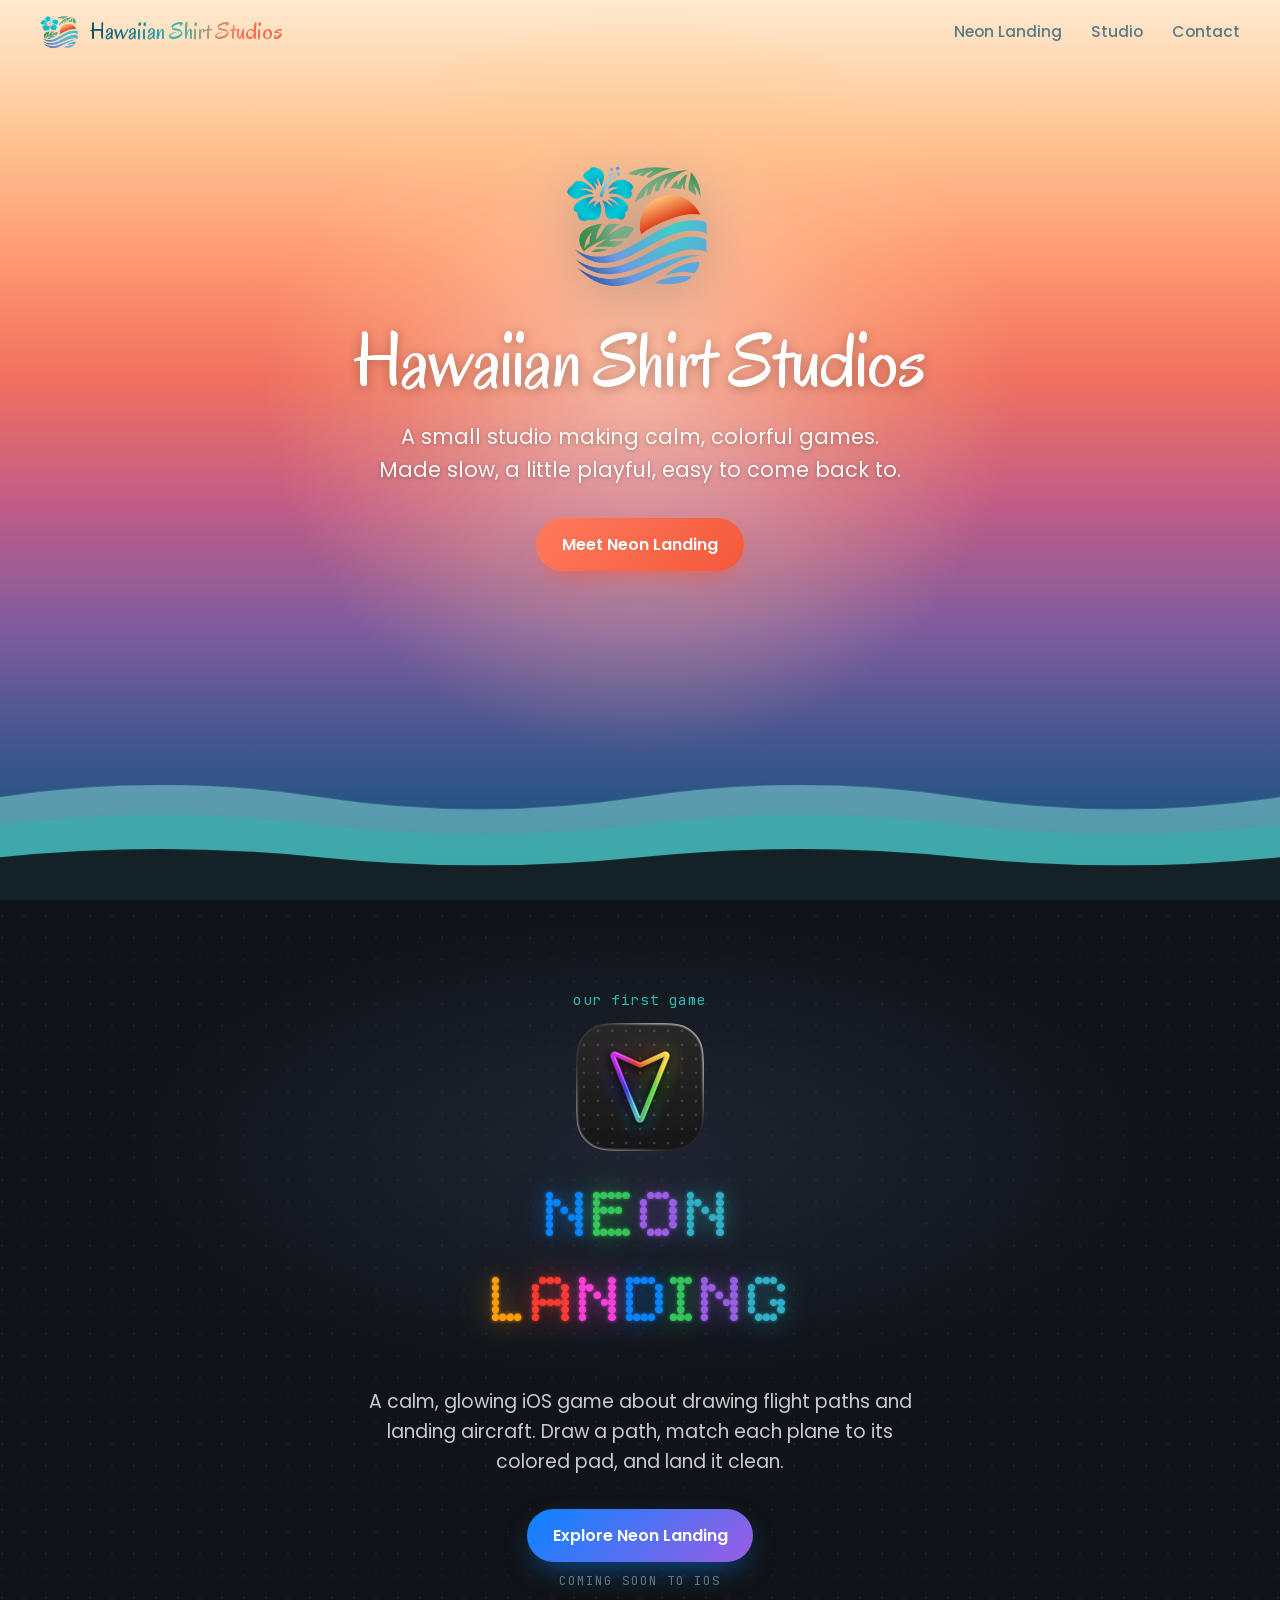
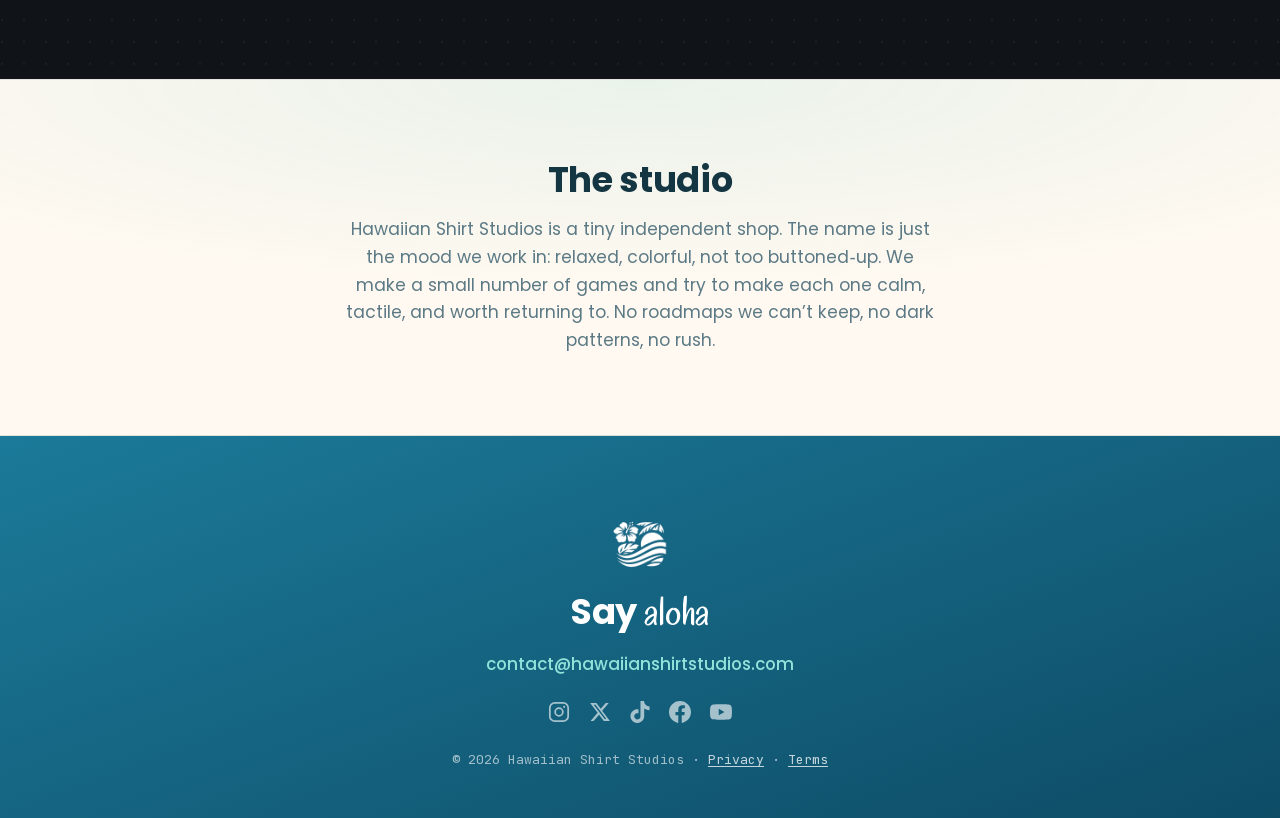
==== commit 72e8a8ba: "Neon Landing FAQ: swap Custom mode for Challenges; footer back to 'aloha' - FAQ modes + unlock answe" ====
--- a/index.html
+++ b/index.html
@@ -36,6 +36,7 @@
 
   <!-- Anonymous, cookie-free web analytics (TelemetryDeck), self-hosted -->
   <script src="assets/telemetrydeck.min.js" data-app-id="4B5CF27B-6DF2-4A83-ACFD-2FA0EE6E2CDA"></script>
+  <script src="assets/track.js" defer></script>
 </head>
 <body class="home">
 
@@ -62,7 +63,7 @@
       <img src="assets/logo.png" alt="Hawaiian Shirt Studios logo" class="hero__logo" width="150" height="150" />
       <h1 class="hero__title">Hawaiian Shirt Studios</h1>
       <p class="hero__tagline">A small studio making calm, colorful games.<br />Made slow, a little playful, easy to come back to.</p>
-      <a href="#neon-landing" class="btn btn--primary">Meet Neon Landing</a>
+      <a href="#neon-landing" class="btn btn--primary" data-track-cta="MeetNeon">Meet Neon Landing</a>
     </div>
 
     <!-- layered waves transitioning into the page -->
@@ -104,7 +105,7 @@
       </p>
 
       <div class="game__cta reveal" style="align-items: center;">
-        <a href="/neon-landing" class="btn btn--primary">Explore Neon Landing</a>
+        <a href="/neon-landing" class="btn btn--primary" data-track-cta="ExploreNeon">Explore Neon Landing</a>
         <p class="coming-soon">Coming soon to iOS</p>
       </div>
     </section>
@@ -127,7 +128,7 @@
   <footer class="site-footer" id="contact">
     <div class="site-footer__inner reveal">
       <img src="assets/logo-white.png" alt="" class="site-footer__mark" width="56" height="56" />
-      <h2 class="site-footer__title">Say <span class="hello">hello</span></h2>
+      <h2 class="site-footer__title">Say <span class="aloha">aloha</span></h2>
       <p class="site-footer__links">
         <span class="js-email-slot" data-user="contact" data-domain="hawaiianshirtstudios.com"></span><noscript>contact&nbsp;(at)&nbsp;hawaiianshirtstudios.com</noscript>
       </p>
@@ -138,7 +139,7 @@
         <a class="social__link" href="https://x.com/HawaiianStudios" target="_blank" rel="noopener" aria-label="X">
           <svg viewBox="0 0 24 24" fill="currentColor" aria-hidden="true"><path d="M18.244 2.25h3.308l-7.227 8.26 8.502 11.24H16.17l-5.214-6.817L4.99 21.75H1.68l7.73-8.835L1.254 2.25H8.08l4.713 6.231 5.451-6.231Zm-1.161 17.52h1.833L7.084 4.126H5.117L17.083 19.77Z"/></svg>
         </a>
-        <a class="social__link" href="https://www.tiktok.com/@hawaiian_shirt_studios" target="_blank" rel="noopener" aria-label="TikTok">
+        <a class="social__link" href="https://www.tiktok.com/@hawaiianshirtstudios" target="_blank" rel="noopener" aria-label="TikTok">
           <svg viewBox="0 0 24 24" fill="currentColor" aria-hidden="true"><path d="M12.525.02c1.31-.02 2.61-.01 3.91-.02.08 1.53.63 3.09 1.75 4.17 1.12 1.11 2.7 1.62 4.24 1.79v4.03c-1.44-.05-2.89-.35-4.2-.97-.57-.26-1.1-.59-1.62-.93-.01 2.92.01 5.84-.02 8.75-.08 1.4-.54 2.79-1.35 3.94-1.31 1.92-3.58 3.17-5.91 3.21-1.43.08-2.86-.31-4.08-1.03-2.02-1.19-3.44-3.37-3.65-5.71-.02-.5-.03-1-.01-1.49.18-1.9 1.12-3.72 2.58-4.96 1.66-1.44 3.98-2.13 6.15-1.72.02 1.48-.04 2.96-.04 4.44-.99-.32-2.15-.23-3.02.37-.63.41-1.11 1.04-1.36 1.75-.21.51-.15 1.07-.14 1.61.24 1.64 1.82 3.02 3.5 2.87 1.12-.01 2.19-.66 2.77-1.61.19-.33.4-.67.41-1.06.1-1.79.06-3.57.07-5.36.01-4.03-.01-8.05.02-12.07Z"/></svg>
         </a>
         <a class="social__link" href="https://www.facebook.com/HawaiianShirtStudios" target="_blank" rel="noopener" aria-label="Facebook">
--- a/styles.css
+++ b/styles.css
@@ -371,7 +371,7 @@
 }
 .site-footer__mark { width: 56px; height: 56px; margin: 0 auto 1rem; border-radius: 14px; }
 .site-footer__title { font-size: clamp(1.6rem, 4vw, 2.2rem); font-weight: 700; margin-bottom: 1rem; }
-.site-footer__title .hello { font-family: var(--font-display); font-weight: 400; font-size: 1.15em; }
+.site-footer__title .aloha { font-family: var(--font-display); font-weight: 400; font-size: 1.15em; }
 .site-footer__links { font-size: 1.05rem; margin: 0 0 1.5rem; }
 .site-footer__links a { color: var(--aqua); font-weight: 500; }
 .site-footer__links a:hover { color: #fff; }
@@ -449,11 +449,24 @@
   margin: 2.25rem 0 0.5rem;
 }
 .legal h2:first-of-type { margin-top: 0; }
+.legal h3 {
+  font-size: 1.02rem;
+  font-weight: 600;
+  color: var(--ink);
+  margin: 1.4rem 0 0.4rem;
+}
 .legal p { margin: 0.6rem 0; }
 .legal ul { padding-left: 1.15rem; margin: 0.6rem 0; }
 .legal li { margin: 0.4rem 0; }
 .legal a { color: var(--ocean); text-decoration: underline; text-underline-offset: 2px; }
 .legal a:hover { color: var(--sun); }
+.legal .legal-note {
+  margin-top: 2.5rem;
+  padding-top: 1.25rem;
+  border-top: 1px solid var(--line);
+  font-size: 0.9rem;
+  color: var(--muted);
+}
 
 .site-footer__copy a { color: rgba(255,255,255,0.75); text-decoration: underline; text-underline-offset: 2px; }
 .site-footer__copy a:hover { color: #fff; }
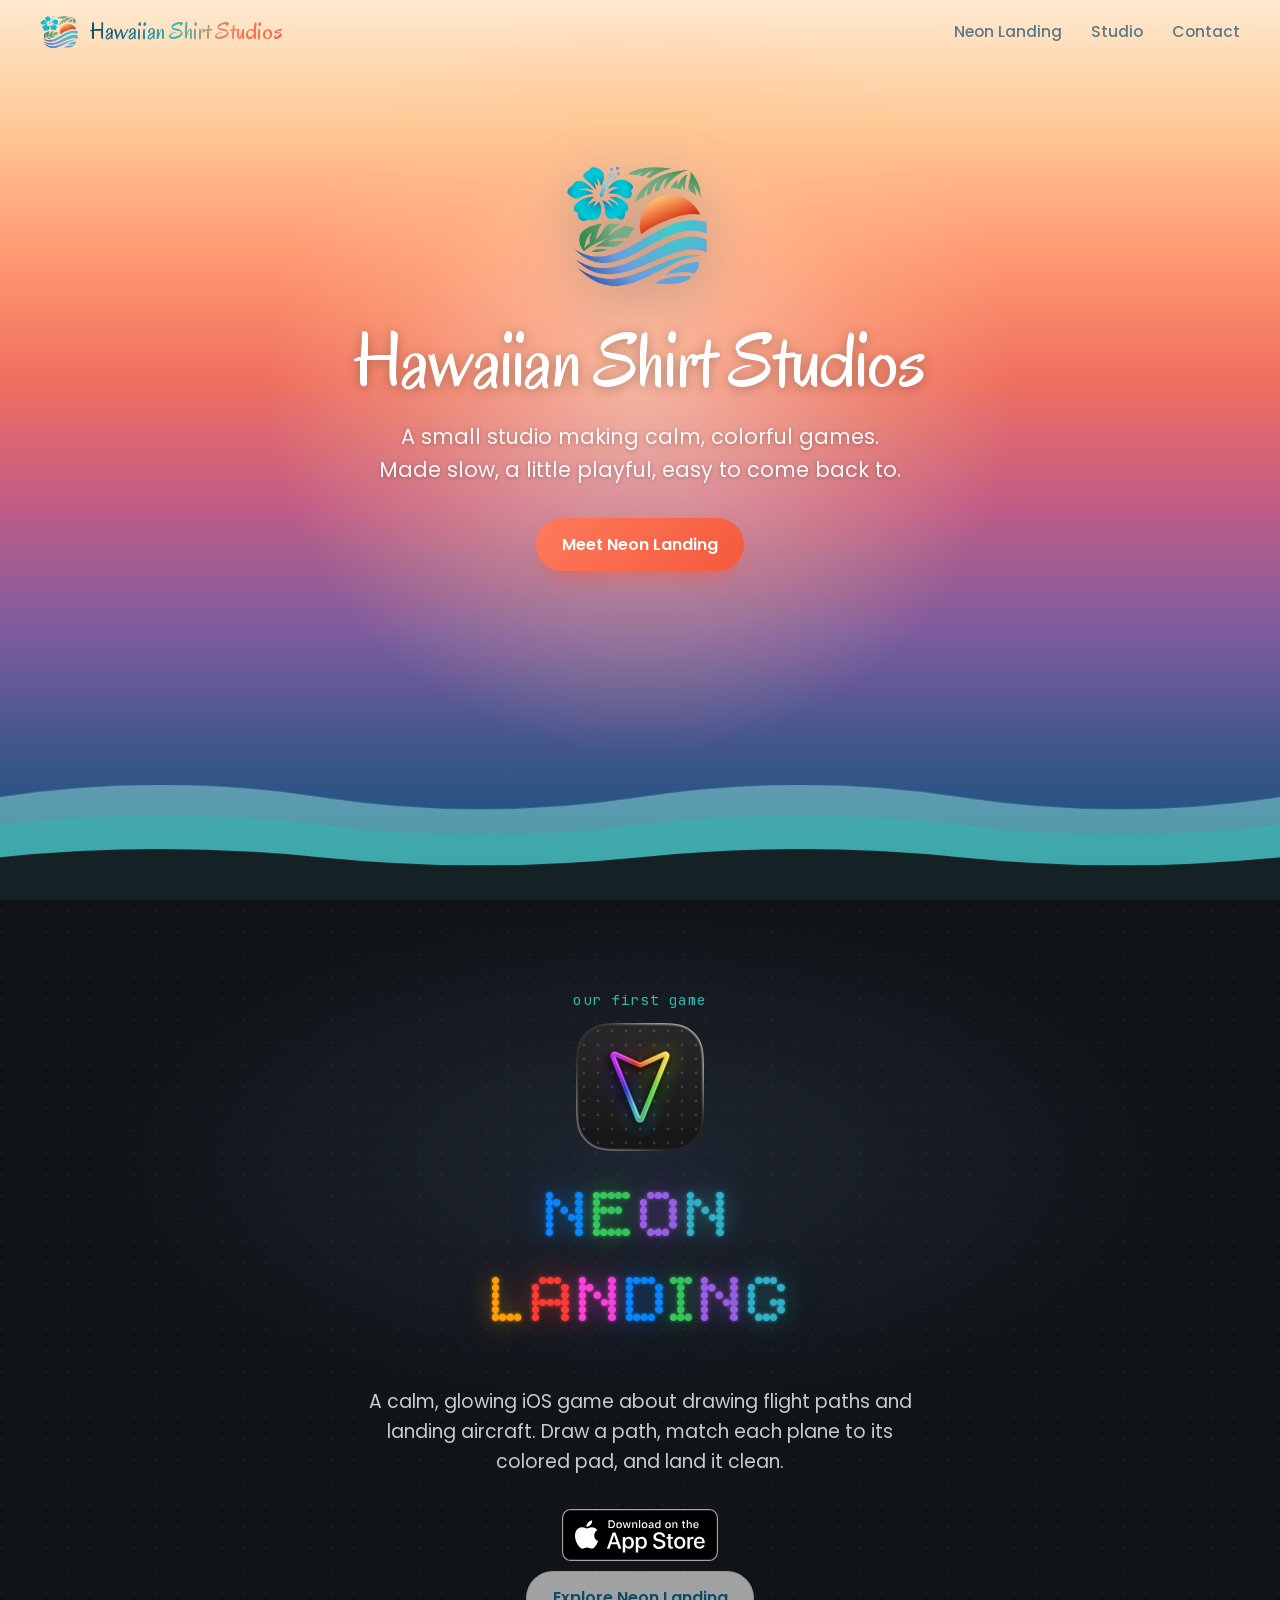
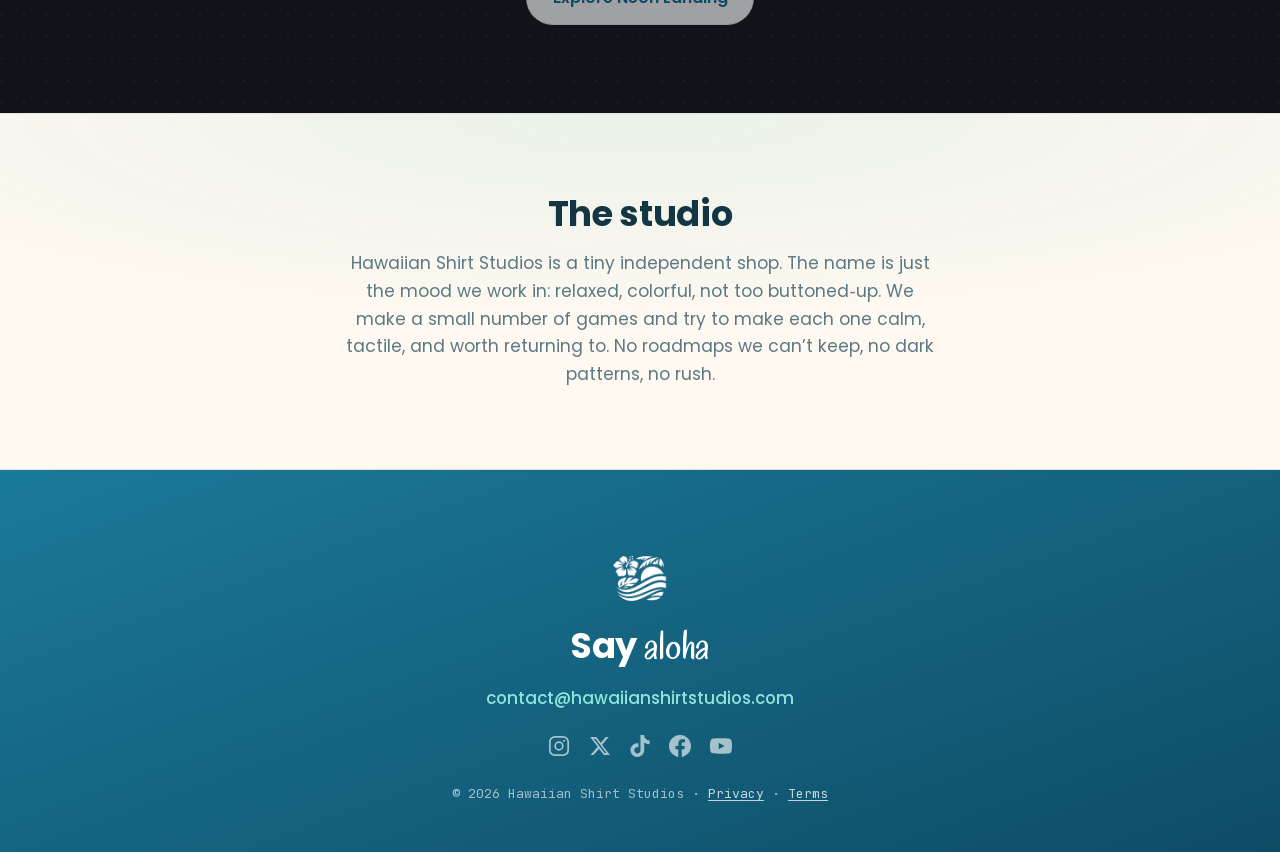
==== commit 2cb28fe4: "Neon Landing is live: link App Store, drop "coming soon" - Hero and home CTA badges now link to the " ====
--- a/index.html
+++ b/index.html
@@ -105,8 +105,10 @@
       </p>
 
       <div class="game__cta reveal" style="align-items: center;">
-        <a href="/neon-landing" class="btn btn--primary" data-track-cta="ExploreNeon">Explore Neon Landing</a>
-        <p class="coming-soon">Coming soon to iOS</p>
+        <a href="https://apps.apple.com/us/app/neon-landing/id6802797037" class="appstore-badge" target="_blank" rel="noopener" title="Download Neon Landing on the App Store">
+          <img src="assets/app-store-badge.svg" alt="Download on the App Store" />
+        </a>
+        <a href="/neon-landing" class="btn btn--ghost" data-track-cta="ExploreNeon">Explore Neon Landing</a>
       </div>
     </section>
 
--- a/styles.css
+++ b/styles.css
@@ -325,19 +325,12 @@
 .game__cta { display: flex; flex-direction: column; align-items: flex-start; gap: 0.6rem; margin-top: 2rem; }
 .appstore-badge {
   display: inline-block;
-  filter: grayscale(1);
-  opacity: 0.5;
-  cursor: not-allowed;
-}
+  border-radius: 10px;
+  transition: transform 0.15s ease, box-shadow 0.2s ease;
+}
+.appstore-badge:hover { transform: translateY(-2px); box-shadow: 0 14px 28px -12px rgba(0, 0, 0, 0.55); }
+.appstore-badge:focus-visible { outline: 2px solid var(--coral); outline-offset: 4px; }
 .appstore-badge img { display: block; height: 52px; width: auto; }
-.coming-soon {
-  margin: 0;
-  font-family: var(--mono);
-  font-size: 0.78rem;
-  letter-spacing: 0.16em;
-  text-transform: uppercase;
-  color: var(--muted);
-}
 
 /* ---------- studio ---------- */
 .studio {
--- a/neon.css
+++ b/neon.css
@@ -358,3 +358,116 @@
 @media (prefers-reduced-motion: reduce) {
   .faq-item, .faq-mark, .faq-item[open] .faq-a { transition: none; animation: none; }
 }
+
+/* =====================================================================
+   Media gallery (App Store style): scrolling strip + lightbox
+   ===================================================================== */
+.neon-gallery { padding: clamp(2.5rem, 7vw, 4.5rem) 0; }
+.gallery { position: relative; }
+
+.gallery__track {
+  display: flex;
+  gap: clamp(0.8rem, 2vw, 1.4rem);
+  margin: 0;
+  padding: 0.5rem clamp(1rem, 9vw, 13vw);
+  list-style: none;
+  overflow-x: auto;
+  scroll-snap-type: x mandatory;
+  scroll-behavior: smooth;
+  -webkit-overflow-scrolling: touch;
+  scrollbar-width: none;
+}
+.gallery__track::-webkit-scrollbar { display: none; }
+
+.gallery__item {
+  flex: 0 0 auto;
+  height: clamp(340px, 58vh, 560px);
+  scroll-snap-align: center;
+}
+.media-btn {
+  display: block; position: relative; height: 100%; padding: 0; border: 0;
+  background: none; cursor: zoom-in; border-radius: 22px;
+  transition: transform 0.25s ease;
+}
+.gallery__item--video .media-btn { cursor: pointer; }
+.media-btn:hover { transform: translateY(-4px); }
+.media-btn:focus-visible { outline: 2px solid var(--pad-0); outline-offset: 4px; }
+.gallery__item img,
+.gallery__video {
+  height: 100%; width: auto; display: block;
+  border-radius: 22px; object-fit: cover; background: #05070a;
+}
+.gallery__video { border: 1px solid rgba(255, 255, 255, 0.08); }
+
+.media-badge {
+  position: absolute; left: 12px; bottom: 12px;
+  display: inline-flex; align-items: center; gap: 6px;
+  padding: 6px 11px; border-radius: 999px;
+  background: rgba(8, 10, 14, 0.62); backdrop-filter: blur(6px);
+  color: #E8EDEF; font-family: var(--mono); font-size: 0.72rem; letter-spacing: 0.01em;
+  pointer-events: none;
+}
+.media-badge svg { width: 16px; height: 16px; }
+
+.gallery__arrow {
+  position: absolute; top: 50%; transform: translateY(-50%); z-index: 3;
+  width: 46px; height: 46px; border-radius: 50%;
+  border: 1px solid rgba(255, 255, 255, 0.14);
+  background: rgba(16, 20, 24, 0.72); backdrop-filter: blur(8px); color: #fff;
+  display: grid; place-items: center; cursor: pointer;
+  transition: background 0.2s ease, opacity 0.2s ease;
+}
+.gallery__arrow:hover { background: rgba(34, 40, 48, 0.92); }
+.gallery__arrow svg { width: 22px; height: 22px; }
+.gallery__arrow--prev { left: clamp(0.5rem, 2vw, 1.5rem); }
+.gallery__arrow--next { right: clamp(0.5rem, 2vw, 1.5rem); }
+.gallery__arrow[disabled] { opacity: 0; pointer-events: none; }
+
+/* ---------- lightbox ---------- */
+.lightbox {
+  position: fixed; inset: 0; z-index: 100;
+  display: flex; align-items: center; justify-content: center;
+  background: rgba(4, 6, 9, 0.92); backdrop-filter: blur(10px);
+  opacity: 0; transition: opacity 0.25s ease;
+}
+.lightbox:not([hidden]) { opacity: 1; }
+.lightbox[hidden] { display: none; }
+.lightbox__stage {
+  max-width: min(92vw, 620px); max-height: 90vh;
+  display: flex; align-items: center; justify-content: center;
+}
+.lightbox__stage img,
+.lightbox__stage video {
+  max-width: 100%; max-height: 90vh; width: auto; height: auto;
+  border-radius: 18px; display: block;
+  box-shadow: 0 30px 80px -20px rgba(0, 0, 0, 0.8);
+}
+.lightbox__close,
+.lightbox__arrow {
+  position: absolute; z-index: 2; border-radius: 50%; color: #fff; cursor: pointer;
+  border: 1px solid rgba(255, 255, 255, 0.16); background: rgba(16, 20, 24, 0.66);
+  display: grid; place-items: center; transition: background 0.2s ease;
+}
+.lightbox__close:hover,
+.lightbox__arrow:hover { background: rgba(42, 48, 56, 0.92); }
+.lightbox__close { top: clamp(0.8rem, 2vw, 1.4rem); right: clamp(0.8rem, 2vw, 1.4rem); width: 44px; height: 44px; }
+.lightbox__close svg { width: 22px; height: 22px; }
+.lightbox__arrow { top: 50%; transform: translateY(-50%); width: 52px; height: 52px; }
+.lightbox__arrow svg { width: 26px; height: 26px; }
+.lightbox__arrow--prev { left: clamp(0.6rem, 3vw, 2rem); }
+.lightbox__arrow--next { right: clamp(0.6rem, 3vw, 2rem); }
+.lightbox__counter {
+  position: absolute; bottom: clamp(0.8rem, 2.5vw, 1.6rem); left: 50%; transform: translateX(-50%);
+  font-family: var(--mono); font-size: 0.8rem; color: rgba(255, 255, 255, 0.7);
+}
+body.lightbox-open { overflow: hidden; }
+
+@media (max-width: 640px) {
+  .gallery__track { padding-left: 1rem; padding-right: 1rem; }
+  .gallery__arrow { display: none; }
+  .lightbox__arrow { width: 44px; height: 44px; }
+}
+@media (prefers-reduced-motion: reduce) {
+  .gallery__track { scroll-behavior: auto; }
+  .media-btn, .gallery__arrow, .lightbox, .lightbox__close, .lightbox__arrow { transition: none; }
+}
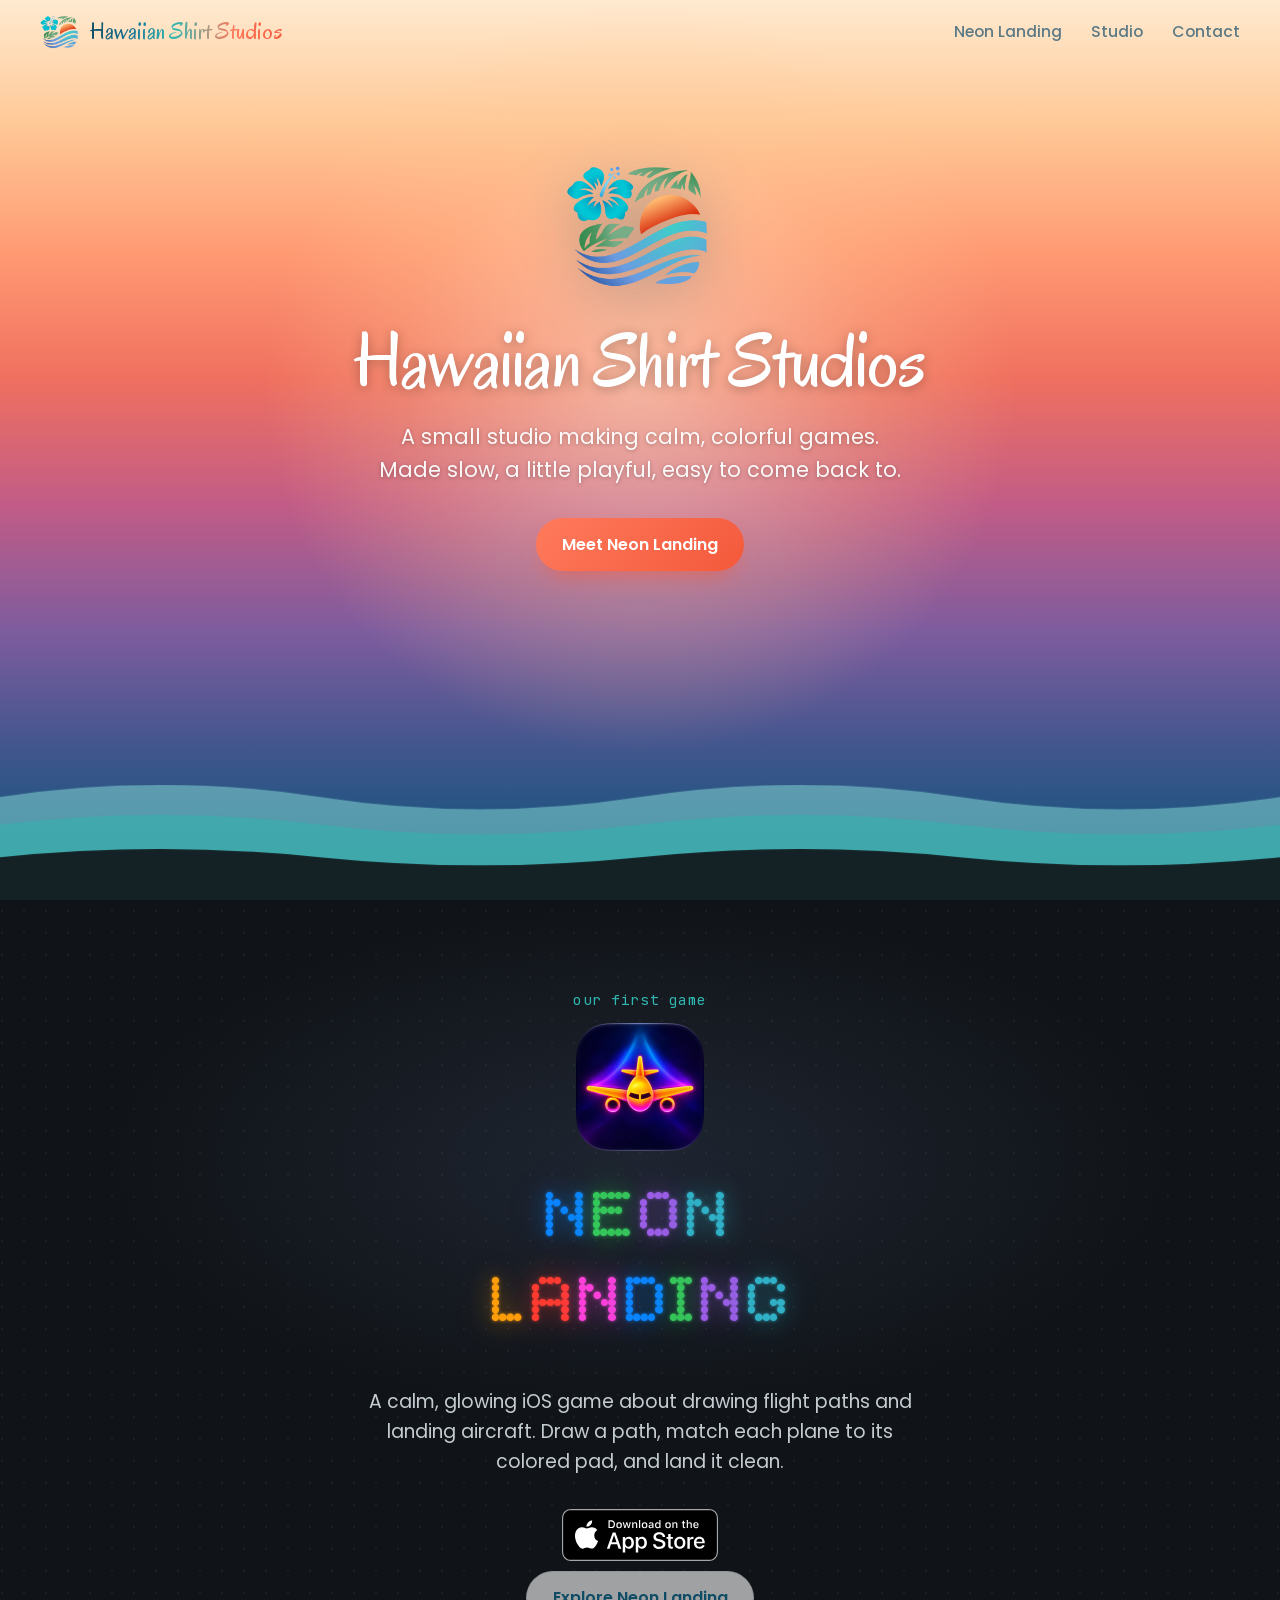
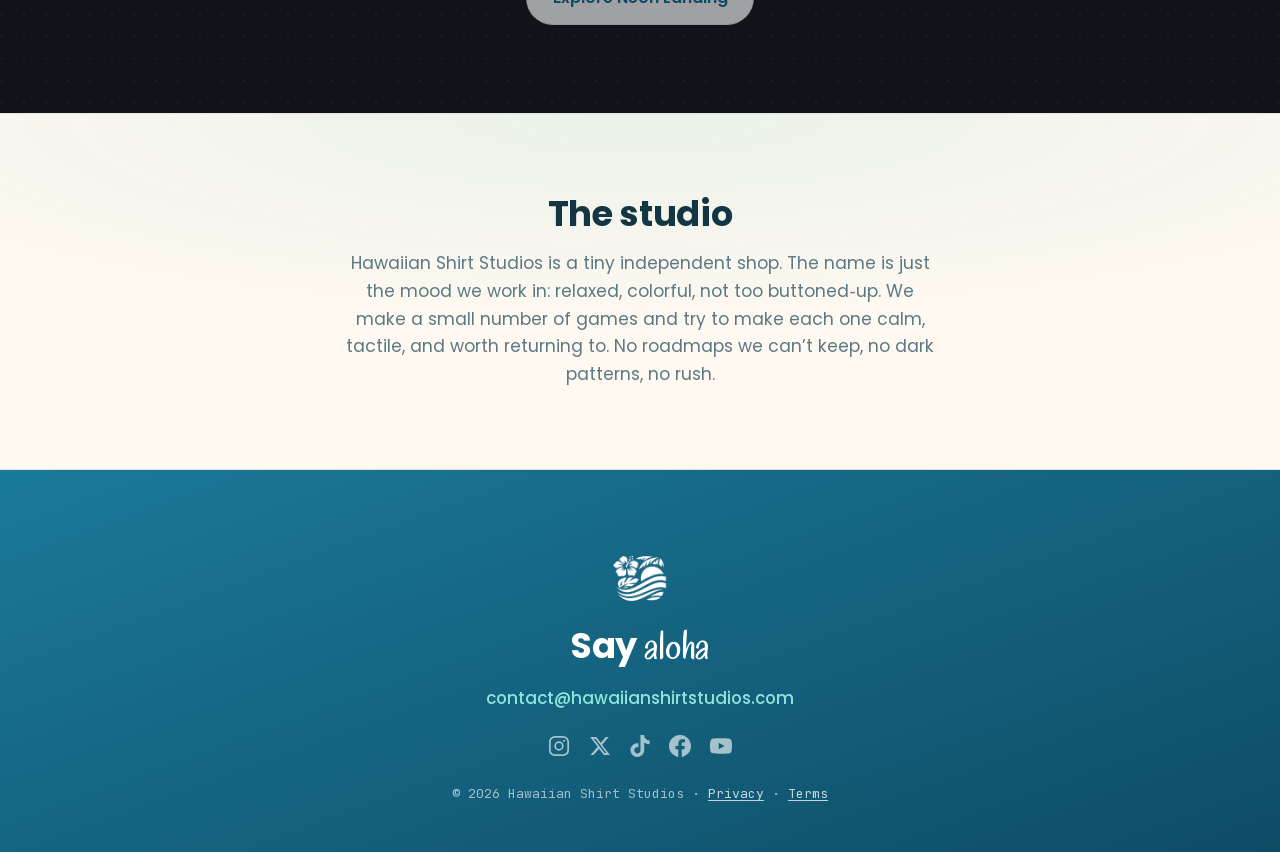
==== commit 1339f742: "Neon Landing: new app icon and social card (for app V1.3) Replace the game icon and the social card " ====
--- a/index.html
+++ b/index.html
@@ -30,6 +30,44 @@
   <meta name="twitter:description" content="A small independent studio making calm, colorful games. First up: Neon Landing." />
   <meta name="twitter:image" content="https://hawaiianshirtstudios.com/assets/og-studio.png" />
 
+  <!-- Structured data: tells search engines this is a company, its logo, and its official profiles -->
+  <script type="application/ld+json">
+  {
+    "@context": "https://schema.org",
+    "@graph": [
+      {
+        "@type": "Organization",
+        "@id": "https://hawaiianshirtstudios.com/#organization",
+        "name": "Hawaiian Shirt Studios",
+        "legalName": "Hawaiian Shirt Studios LLC",
+        "alternateName": "Hawaiian Shirt Studios LLC",
+        "url": "https://hawaiianshirtstudios.com/",
+        "logo": {
+          "@type": "ImageObject",
+          "url": "https://hawaiianshirtstudios.com/assets/logo.png",
+          "width": 512,
+          "height": 512
+        },
+        "description": "A small independent studio making calm, colorful games. First up: Neon Landing, a game about drawing flight paths and landing planes.",
+        "sameAs": [
+          "https://apps.apple.com/us/developer/hawaiian-shirt-studios-llc/id6802797040",
+          "https://x.com/HawaiianStudios",
+          "https://www.facebook.com/HawaiianShirtStudios",
+          "https://www.instagram.com/hawaiianshirtstudios",
+          "https://www.tiktok.com/@hawaiianshirtstudios",
+          "https://www.youtube.com/@HawaiianShirtStudios"
+        ]
+      },
+      {
+        "@type": "WebSite",
+        "@id": "https://hawaiianshirtstudios.com/#website",
+        "name": "Hawaiian Shirt Studios",
+        "url": "https://hawaiianshirtstudios.com/",
+        "publisher": { "@id": "https://hawaiianshirtstudios.com/#organization" }
+      }
+    ]
+  }
+  </script>
 
   <link rel="stylesheet" href="styles.css" />
   <link rel="stylesheet" href="neon.css" />
@@ -79,7 +117,7 @@
     <section class="neon-section neon-teaser" id="neon-landing">
       <p class="eyebrow reveal">Our first game</p>
 
-      <img src="assets/neon-landing-icon.webp" class="neon-appicon reveal" alt="Neon Landing app icon" width="128" height="128" />
+      <img src="assets/neon-landing-icon-v2.webp" class="neon-appicon reveal" alt="Neon Landing app icon" width="128" height="128" />
 
       <h2 class="neon-title reveal" aria-label="Neon Landing">
         <span class="neon-row" aria-hidden="true">
@@ -105,7 +143,7 @@
       </p>
 
       <div class="game__cta reveal" style="align-items: center;">
-        <a href="https://apps.apple.com/us/app/neon-landing/id6802797037" class="appstore-badge" target="_blank" rel="noopener" title="Download Neon Landing on the App Store">
+        <a href="https://apps.apple.com/us/app/neon-landing/id6802797037?pt=129283084&mt=8" class="appstore-badge" target="_blank" rel="noopener" title="Download Neon Landing on the App Store">
           <img src="assets/app-store-badge.svg" alt="Download on the App Store" />
         </a>
         <a href="/neon-landing" class="btn btn--ghost" data-track-cta="ExploreNeon">Explore Neon Landing</a>
